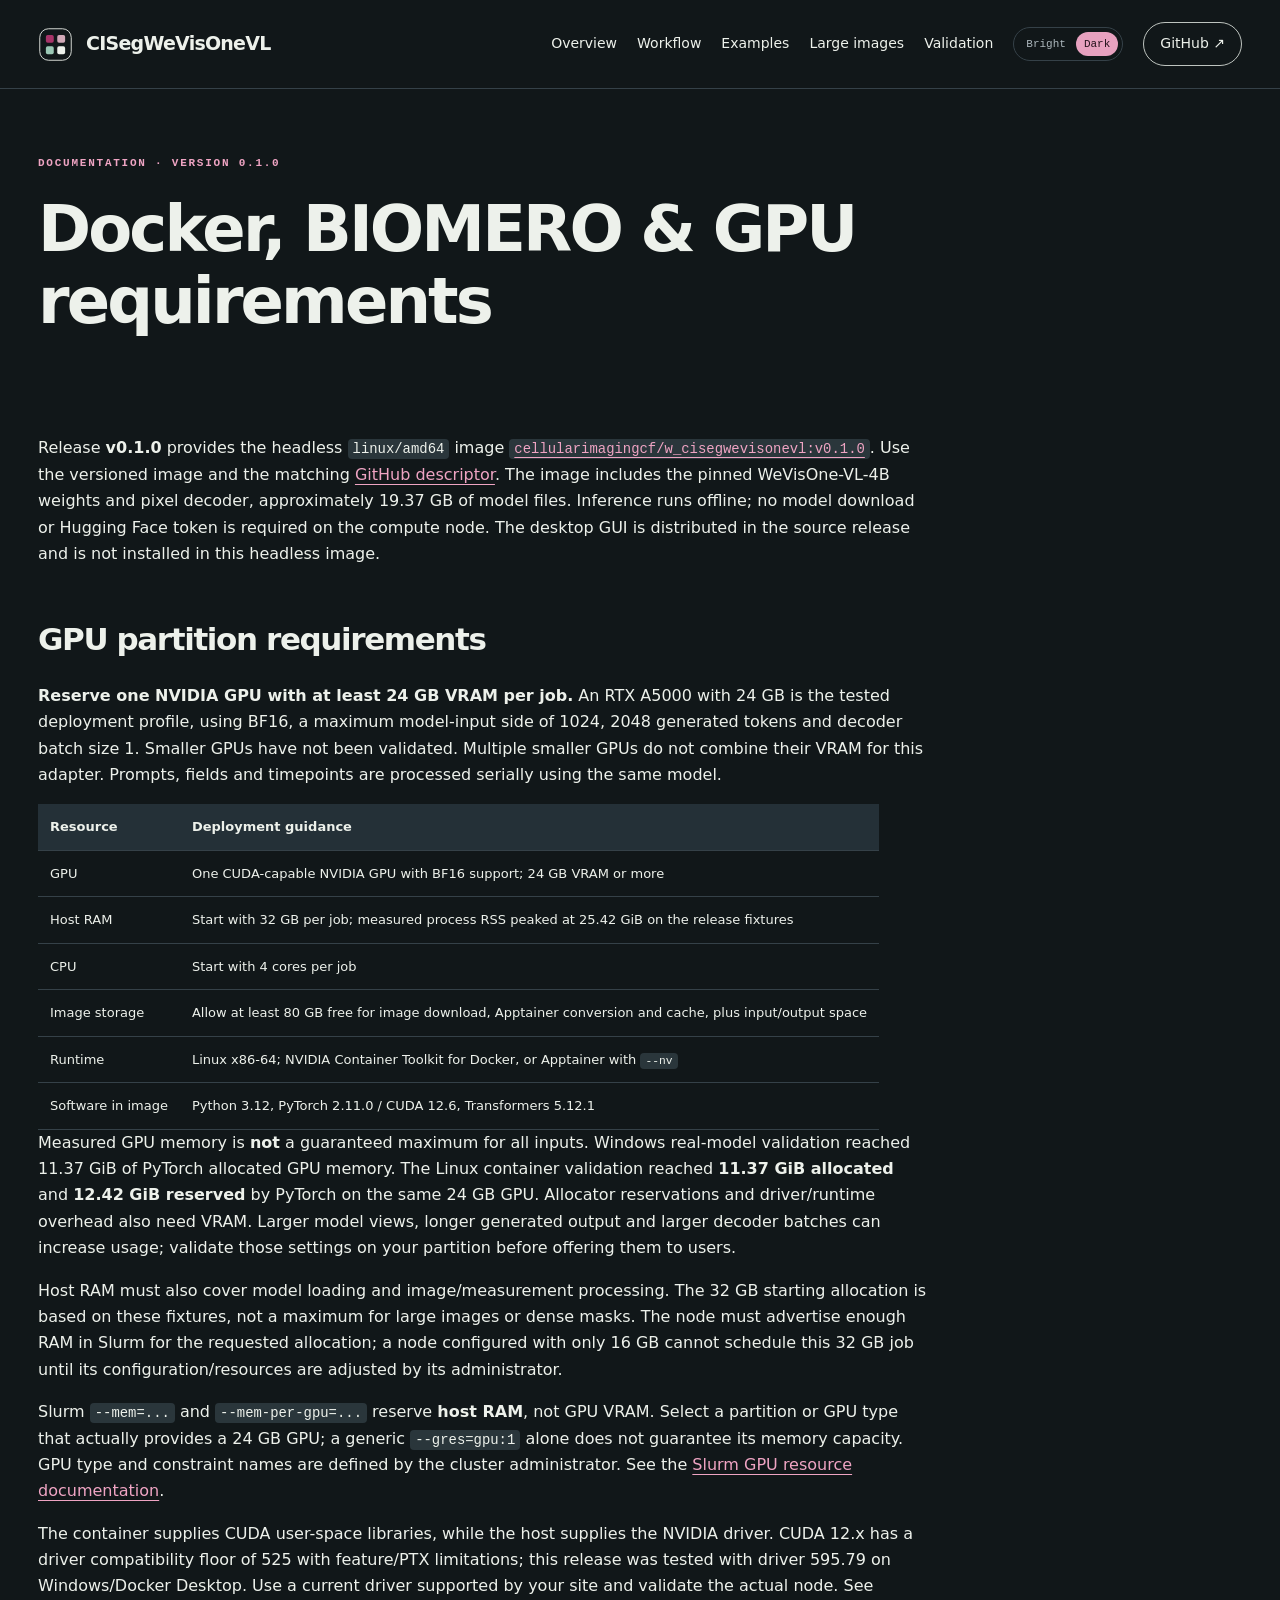
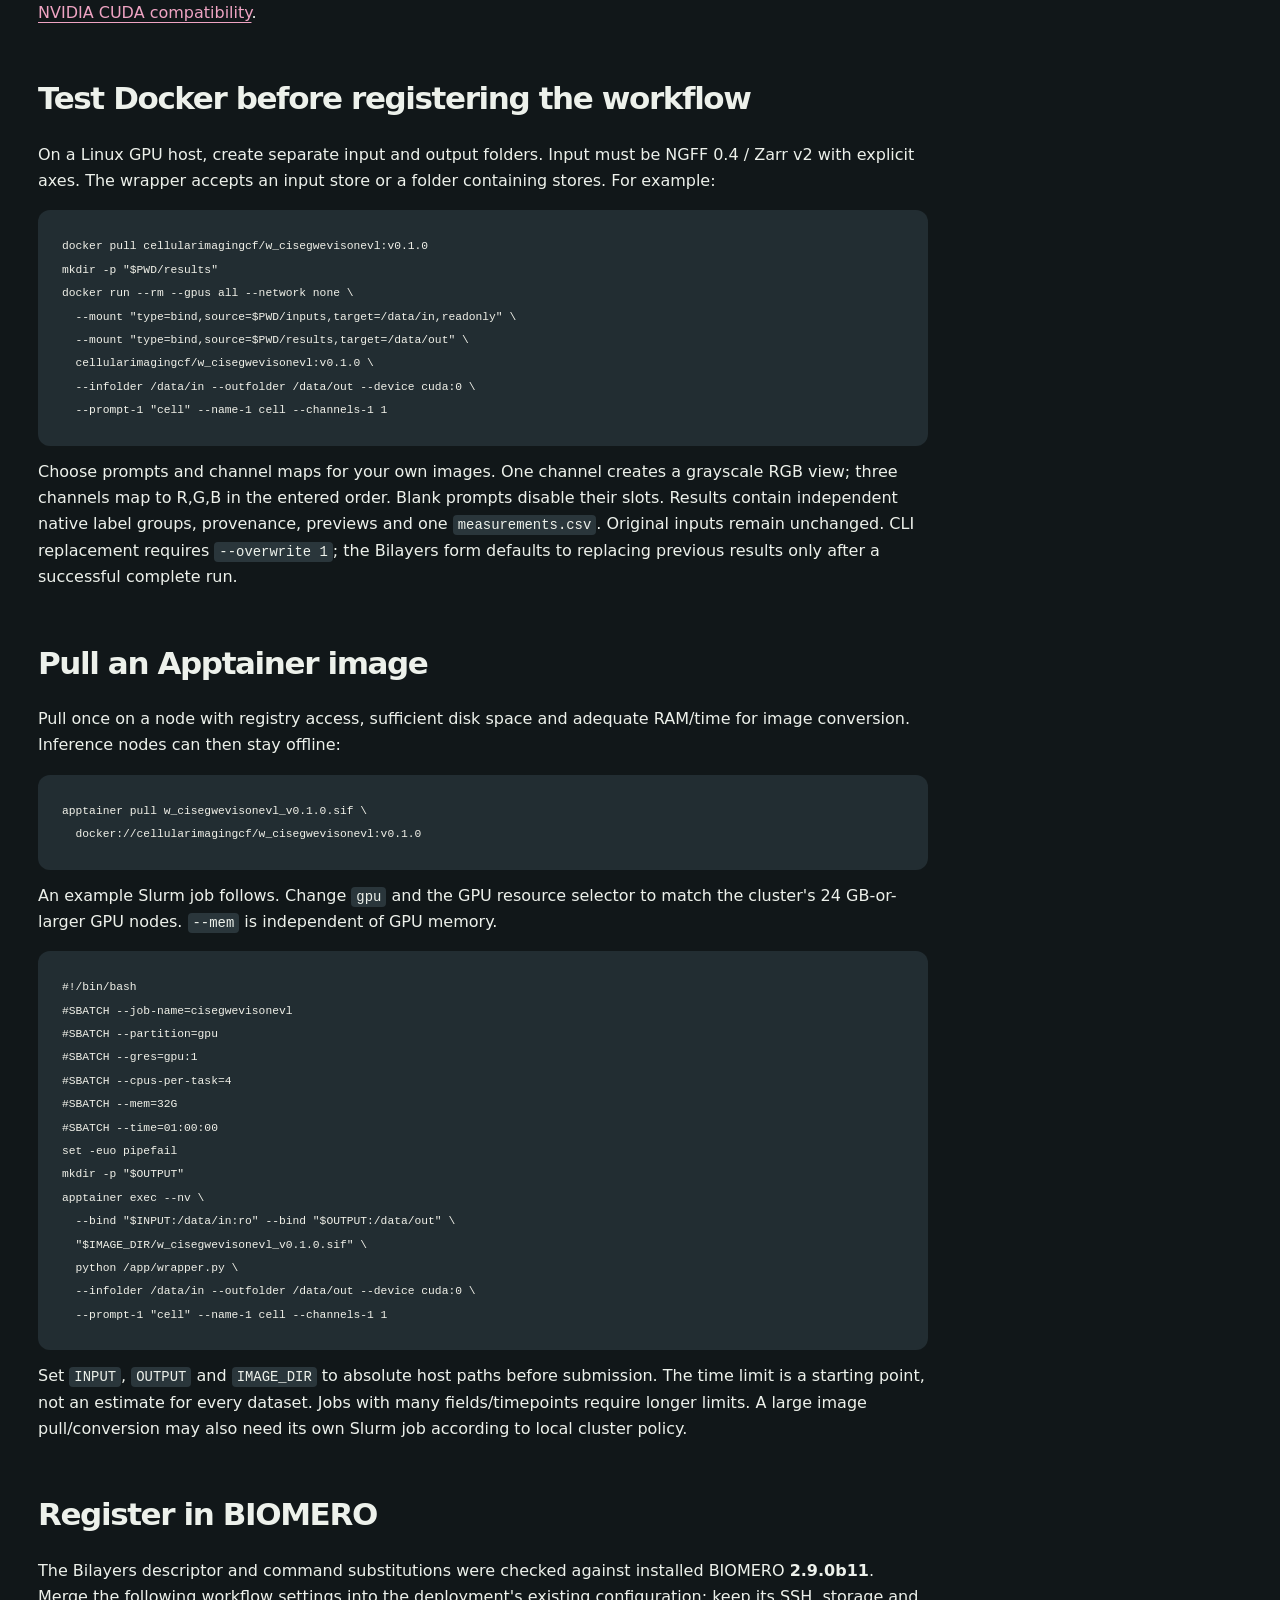
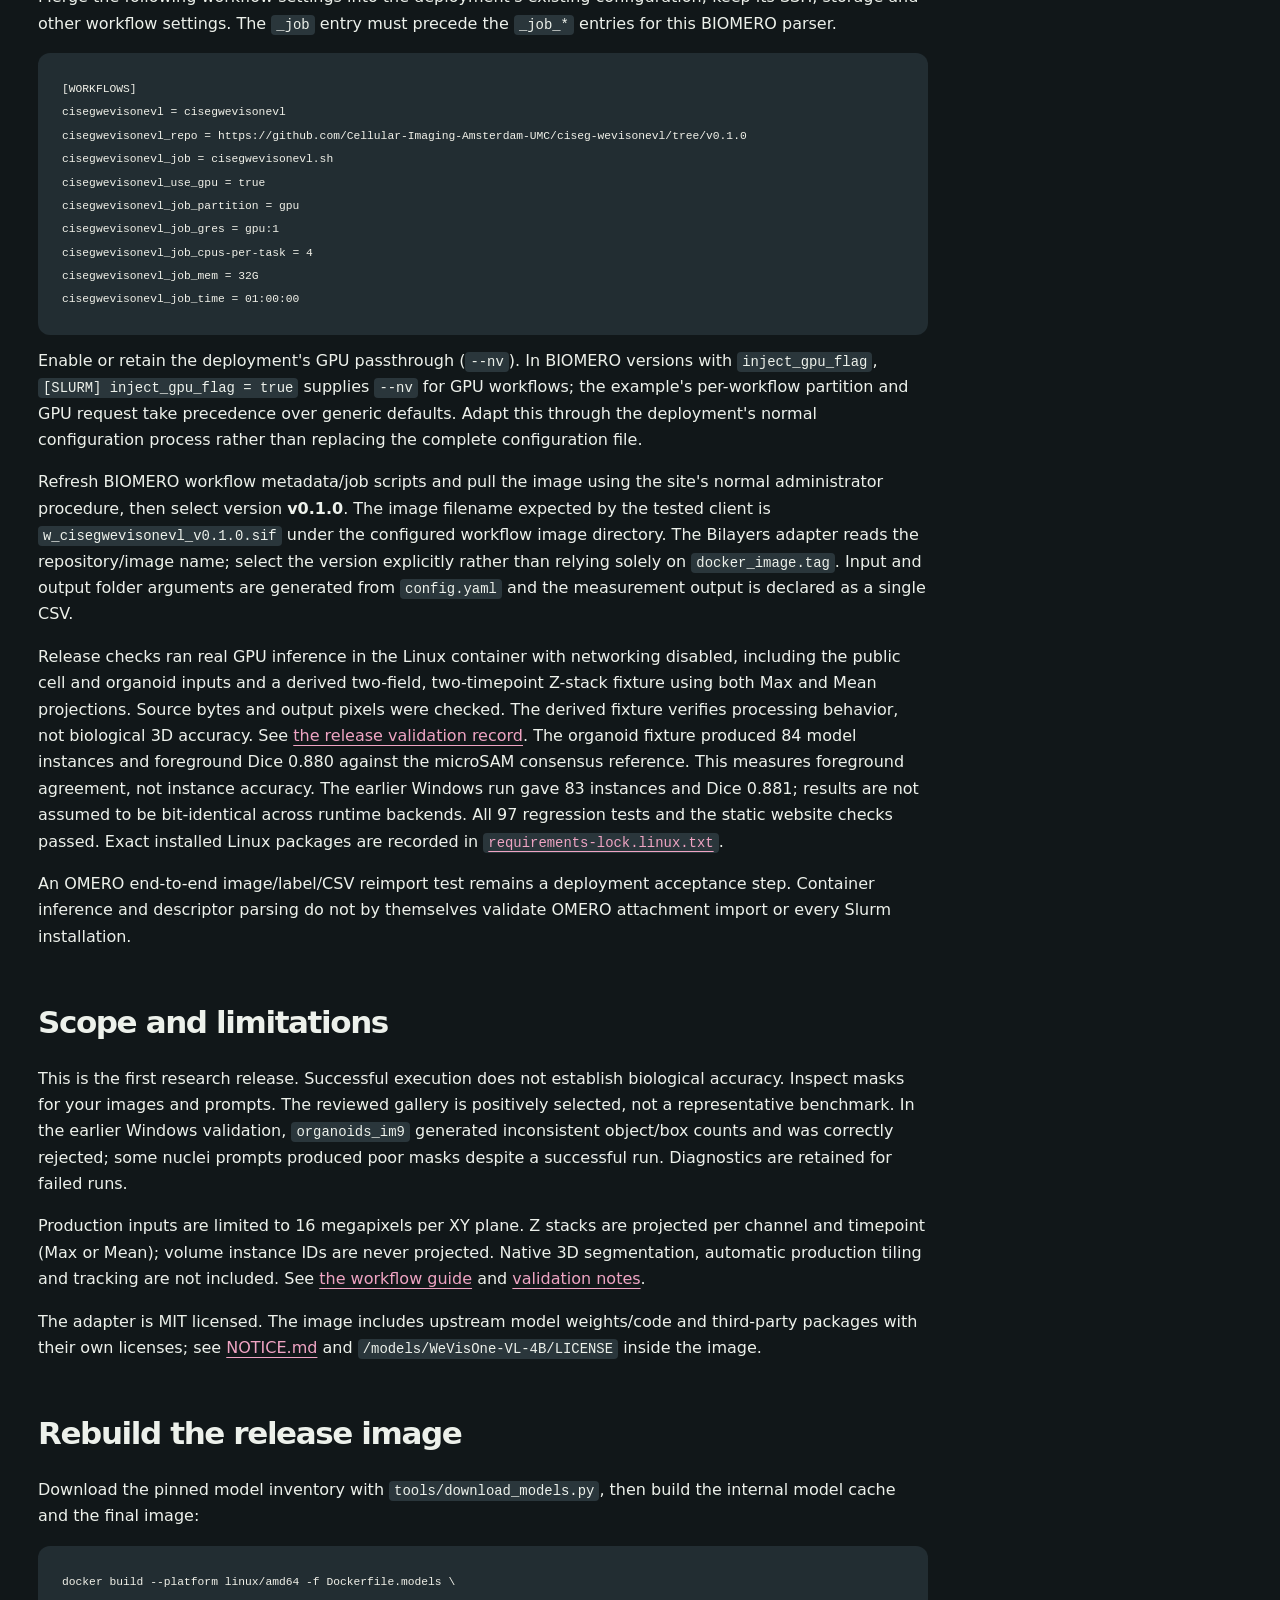
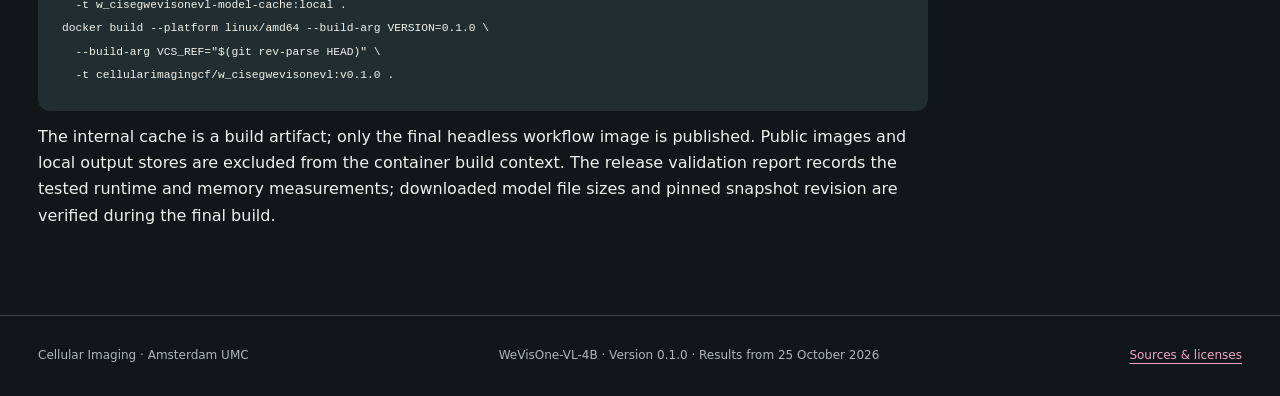
==== docs/deployment.html @ 1c349a51 "Prepare v0.1.0 offline GPU workflow release and deployment guide" ====
<!doctype html><html lang="en" data-theme="dark"><head><meta charset="utf-8"><meta name="viewport" content="width=device-width,initial-scale=1"><meta name="description" content="CISegWeVisOneVL: text-prompted biological segmentation for OME-Zarr, automatic 3D projection and actual public example results."><title>Docker, BIOMERO &amp; GPU requirements · CISegWeVisOneVL</title><script src="assets/theme.js"></script><link rel="stylesheet" href="assets/style.css"><link rel="stylesheet" href="assets/themes.css"><script src="assets/site.js" defer></script></head><body><a class="skip" href="#main">Skip to content</a><header class="topbar"><div class="shell nav"><a class="brand" href="index.html"><svg viewBox="0 0 40 40" fill="none" aria-hidden="true"><rect x="2" y="2" width="36" height="36" rx="10" stroke="currentColor"/><rect x="9" y="9" width="9" height="9" rx="2" fill="#a83469"/><rect x="22" y="9" width="9" height="9" rx="2" fill="#d1a9b8"/><rect x="9" y="22" width="9" height="9" rx="2" fill="#9bc8b5"/><rect x="22" y="22" width="9" height="9" rx="2" fill="currentColor"/></svg> CISegWeVisOneVL</a><nav class="navlinks" aria-label="Main navigation"><a href="index.html">Overview</a><a href="workflow.html">Workflow</a><a href="examples.html">Examples</a><a href="tiling.html">Large images</a><a href="research.html">Validation</a><button type="button" class="theme-toggle" data-theme-toggle aria-label="Theme: Dark. Switch to Bright" aria-pressed="true"><span class="theme-bright">Bright</span><span class="theme-dark">Dark</span></button><a class="repo" href="https://github.com/Cellular-Imaging-Amsterdam-UMC/ciseg-wevisonevl">GitHub ↗</a></nav></div></header><main class="shell" id="main"><header class="page-head"><div class="eyebrow">Documentation · version 0.1.0</div><h1>Docker, BIOMERO &amp; GPU requirements</h1></header><article class="prose"><p>Release <strong>v0.1.0</strong> provides the headless <code>linux/amd64</code> image
<a href="https://hub.docker.com/r/cellularimagingcf/w_cisegwevisonevl/tags?name=v0.1.0"><code>cellularimagingcf/w_cisegwevisonevl:v0.1.0</code></a>.
Use the versioned image and the matching
<a href="https://github.com/Cellular-Imaging-Amsterdam-UMC/ciseg-wevisonevl/blob/v0.1.0/config.yaml">GitHub descriptor</a>.
The image includes the pinned WeVisOne-VL-4B weights and pixel decoder, approximately
19.37 GB of model files. Inference runs offline; no model download or Hugging Face
token is required on the compute node. The desktop GUI is distributed in the
source release and is not installed in this headless image.</p>
<h2 id="gpu-partition-requirements">GPU partition requirements</h2>
<p><strong>Reserve one NVIDIA GPU with at least 24 GB VRAM per job.</strong> An RTX A5000 with
24 GB is the tested deployment profile, using BF16, a maximum model-input side
of 1024, 2048 generated tokens and decoder batch size 1. Smaller GPUs have not
been validated. Multiple smaller GPUs do not combine their VRAM for this adapter.
Prompts, fields and timepoints are processed serially using the same model.</p>
<table>
<thead>
<tr>
<th>Resource</th>
<th>Deployment guidance</th>
</tr>
</thead>
<tbody>
<tr>
<td>GPU</td>
<td>One CUDA-capable NVIDIA GPU with BF16 support; 24 GB VRAM or more</td>
</tr>
<tr>
<td>Host RAM</td>
<td>Start with 32 GB per job; measured process RSS peaked at 25.42 GiB on the release fixtures</td>
</tr>
<tr>
<td>CPU</td>
<td>Start with 4 cores per job</td>
</tr>
<tr>
<td>Image storage</td>
<td>Allow at least 80 GB free for image download, Apptainer conversion and cache, plus input/output space</td>
</tr>
<tr>
<td>Runtime</td>
<td>Linux x86-64; NVIDIA Container Toolkit for Docker, or Apptainer with <code>--nv</code></td>
</tr>
<tr>
<td>Software in image</td>
<td>Python 3.12, PyTorch 2.11.0 / CUDA 12.6, Transformers 5.12.1</td>
</tr>
</tbody>
</table>
<p>Measured GPU memory is <strong>not</strong> a guaranteed maximum for all inputs. Windows
real-model validation reached 11.37 GiB of PyTorch allocated GPU memory.
The Linux container validation reached <strong>11.37 GiB allocated</strong> and
<strong>12.42 GiB reserved</strong> by PyTorch on the same 24 GB GPU.
Allocator reservations and driver/runtime overhead also need VRAM. Larger model
views, longer generated output and larger decoder batches can increase usage;
validate those settings on your partition before offering them to users.</p>
<p>Host RAM must also cover model loading and image/measurement processing. The
32 GB starting allocation is based on these fixtures, not a maximum for large
images or dense masks. The node must advertise enough RAM in Slurm for the
requested allocation; a node configured with only 16 GB cannot schedule this
32 GB job until its configuration/resources are adjusted by its administrator.</p>
<p>Slurm <code>--mem=...</code> and <code>--mem-per-gpu=...</code> reserve <strong>host RAM</strong>, not GPU VRAM.
Select a partition or GPU type that actually provides a 24 GB GPU; a generic
<code>--gres=gpu:1</code> alone does not guarantee its memory capacity. GPU type and
constraint names are defined by the cluster administrator. See the
<a href="https://slurm.schedmd.com/gres.html">Slurm GPU resource documentation</a>.</p>
<p>The container supplies CUDA user-space libraries, while the host supplies the
NVIDIA driver. CUDA 12.x has a driver compatibility floor of 525 with feature/PTX
limitations; this release was tested with driver 595.79 on Windows/Docker Desktop.
Use a current driver supported by your site and validate the actual node. See
<a href="https://docs.nvidia.com/deploy/cuda-compatibility/minor-version-compatibility.html">NVIDIA CUDA compatibility</a>.</p>
<h2 id="test-docker-before-registering-the-workflow">Test Docker before registering the workflow</h2>
<p>On a Linux GPU host, create separate input and output folders. Input must be
NGFF 0.4 / Zarr v2 with explicit axes. The wrapper accepts an input store or a
folder containing stores. For example:</p>
<pre><code class="language-bash">docker pull cellularimagingcf/w_cisegwevisonevl:v0.1.0
mkdir -p &quot;$PWD/results&quot;
docker run --rm --gpus all --network none \
  --mount &quot;type=bind,source=$PWD/inputs,target=/data/in,readonly&quot; \
  --mount &quot;type=bind,source=$PWD/results,target=/data/out&quot; \
  cellularimagingcf/w_cisegwevisonevl:v0.1.0 \
  --infolder /data/in --outfolder /data/out --device cuda:0 \
  --prompt-1 &quot;cell&quot; --name-1 cell --channels-1 1
</code></pre>
<p>Choose prompts and channel maps for your own images. One channel creates a
grayscale RGB view; three channels map to R,G,B in the entered order. Blank
prompts disable their slots. Results contain independent native label groups,
provenance, previews and one <code>measurements.csv</code>. Original inputs remain unchanged.
CLI replacement requires <code>--overwrite 1</code>; the Bilayers form defaults to replacing
previous results only after a successful complete run.</p>
<h2 id="pull-an-apptainer-image">Pull an Apptainer image</h2>
<p>Pull once on a node with registry access, sufficient disk space and adequate
RAM/time for image conversion. Inference nodes can then stay offline:</p>
<pre><code class="language-bash">apptainer pull w_cisegwevisonevl_v0.1.0.sif \
  docker://cellularimagingcf/w_cisegwevisonevl:v0.1.0
</code></pre>
<p>An example Slurm job follows. Change <code>gpu</code> and the GPU resource selector to match
the cluster's 24 GB-or-larger GPU nodes. <code>--mem</code> is independent of GPU memory.</p>
<pre><code class="language-bash">#!/bin/bash
#SBATCH --job-name=cisegwevisonevl
#SBATCH --partition=gpu
#SBATCH --gres=gpu:1
#SBATCH --cpus-per-task=4
#SBATCH --mem=32G
#SBATCH --time=01:00:00
set -euo pipefail
mkdir -p &quot;$OUTPUT&quot;
apptainer exec --nv \
  --bind &quot;$INPUT:/data/in:ro&quot; --bind &quot;$OUTPUT:/data/out&quot; \
  &quot;$IMAGE_DIR/w_cisegwevisonevl_v0.1.0.sif&quot; \
  python /app/wrapper.py \
  --infolder /data/in --outfolder /data/out --device cuda:0 \
  --prompt-1 &quot;cell&quot; --name-1 cell --channels-1 1
</code></pre>
<p>Set <code>INPUT</code>, <code>OUTPUT</code> and <code>IMAGE_DIR</code> to absolute host paths before submission.
The time limit is a starting point, not an estimate for every dataset. Jobs with
many fields/timepoints require longer limits. A large image pull/conversion may
also need its own Slurm job according to local cluster policy.</p>
<h2 id="register-in-biomero">Register in BIOMERO</h2>
<p>The Bilayers descriptor and command substitutions were checked against installed
BIOMERO <strong>2.9.0b11</strong>. Merge the following workflow settings into the deployment's
existing configuration; keep its SSH, storage and other workflow settings.
The <code>_job</code> entry must precede the <code>_job_*</code> entries for this BIOMERO parser.</p>
<pre><code class="language-ini">[WORKFLOWS]
cisegwevisonevl = cisegwevisonevl
cisegwevisonevl_repo = https://github.com/Cellular-Imaging-Amsterdam-UMC/ciseg-wevisonevl/tree/v0.1.0
cisegwevisonevl_job = cisegwevisonevl.sh
cisegwevisonevl_use_gpu = true
cisegwevisonevl_job_partition = gpu
cisegwevisonevl_job_gres = gpu:1
cisegwevisonevl_job_cpus-per-task = 4
cisegwevisonevl_job_mem = 32G
cisegwevisonevl_job_time = 01:00:00
</code></pre>
<p>Enable or retain the deployment's GPU passthrough (<code>--nv</code>). In BIOMERO versions
with <code>inject_gpu_flag</code>, <code>[SLURM] inject_gpu_flag = true</code> supplies <code>--nv</code> for
GPU workflows; the example's per-workflow partition and GPU request take
precedence over generic defaults. Adapt this through the deployment's normal
configuration process rather than replacing the complete configuration file.</p>
<p>Refresh BIOMERO workflow metadata/job scripts and pull the image using the site's
normal administrator procedure, then select version <strong>v0.1.0</strong>. The image filename
expected by the tested client is <code>w_cisegwevisonevl_v0.1.0.sif</code> under the configured
workflow image directory. The Bilayers adapter reads the repository/image name;
select the version explicitly rather than relying solely on <code>docker_image.tag</code>.
Input and output folder arguments are generated from <code>config.yaml</code> and the
measurement output is declared as a single CSV.</p>
<p>Release checks ran real GPU inference in the Linux container with networking disabled,
including the public cell and organoid inputs and a derived two-field, two-timepoint
Z-stack fixture using both Max and Mean projections. Source bytes and output pixels
were checked. The derived fixture verifies processing behavior, not biological 3D
accuracy. See <a href="release-v0.1.0-validation.json">the release validation record</a>.
The organoid fixture produced 84 model instances and foreground Dice 0.880
against the microSAM consensus reference. This measures foreground agreement,
not instance accuracy. The earlier Windows run gave 83 instances and Dice 0.881;
results are not assumed to be bit-identical across runtime backends. All 97
regression tests and the static website checks passed. Exact installed Linux
packages are recorded in
<a href="https://github.com/Cellular-Imaging-Amsterdam-UMC/ciseg-wevisonevl/blob/v0.1.0/requirements-lock.linux.txt"><code>requirements-lock.linux.txt</code></a>.</p>
<p>An OMERO end-to-end image/label/CSV reimport test remains a deployment acceptance
step. Container inference and descriptor parsing do not by themselves validate
OMERO attachment import or every Slurm installation.</p>
<h2 id="scope-and-limitations">Scope and limitations</h2>
<p>This is the first research release. Successful execution does not establish
biological accuracy. Inspect masks for your images and prompts. The reviewed
gallery is positively selected, not a representative benchmark. In the earlier
Windows validation, <code>organoids_im9</code> generated inconsistent object/box counts and
was correctly rejected; some nuclei prompts produced poor masks despite a
successful run. Diagnostics are retained for failed runs.</p>
<p>Production inputs are limited to 16 megapixels per XY plane. Z stacks are
projected per channel and timepoint (Max or Mean); volume instance IDs are never
projected. Native 3D segmentation, automatic production tiling and tracking are
not included. See <a href="workflow.html">the workflow guide</a> and
<a href="research.html">validation notes</a>.</p>
<p>The adapter is MIT licensed. The image includes upstream model weights/code and
third-party packages with their own licenses; see
<a href="https://github.com/Cellular-Imaging-Amsterdam-UMC/ciseg-wevisonevl/blob/v0.1.0/NOTICE.md">NOTICE.md</a>
and <code>/models/WeVisOne-VL-4B/LICENSE</code> inside the image.</p>
<h2 id="rebuild-the-release-image">Rebuild the release image</h2>
<p>Download the pinned model inventory with <code>tools/download_models.py</code>, then build
the internal model cache and the final image:</p>
<pre><code class="language-bash">docker build --platform linux/amd64 -f Dockerfile.models \
  -t w_cisegwevisonevl-model-cache:local .
docker build --platform linux/amd64 --build-arg VERSION=0.1.0 \
  --build-arg VCS_REF=&quot;$(git rev-parse HEAD)&quot; \
  -t cellularimagingcf/w_cisegwevisonevl:v0.1.0 .
</code></pre>
<p>The internal cache is a build artifact; only the final headless workflow image
is published. Public images and local output stores are excluded from the
container build context. The release validation report records the tested
runtime and memory measurements; downloaded model file sizes and pinned snapshot
revision are verified during the final build.</p></article></main><footer class="footer"><div class="shell footer-row"><span>Cellular Imaging · Amsterdam UMC</span><span>WeVisOne-VL-4B · Version 0.1.0 · Results from 25 October 2026</span><a href="https://github.com/Cellular-Imaging-Amsterdam-UMC/ciseg-wevisonevl/blob/main/NOTICE.md">Sources & licenses</a></div></footer></body></html>
---- docs/assets/style.css ----
:root{--ink:#20292e;--muted:#627078;--paper:#f8f7f3;--white:#fff;--accent:#a83469;--line:#dddeda;--mint:#dbece3;--warm:#f0e1da;--radius:18px;--mono:ui-monospace,SFMono-Regular,Consolas,monospace}*{box-sizing:border-box}html{scroll-behavior:smooth}body{margin:0;background:var(--paper);color:var(--ink);font:16px/1.65 system-ui,-apple-system,Segoe UI,sans-serif}a{color:var(--accent);text-underline-offset:4px}a:hover{text-decoration-thickness:2px}button,input,select{font:inherit}button,a,input,select{touch-action:manipulation}button:focus-visible,a:focus-visible,input:focus-visible,select:focus-visible{outline:3px solid #9bc8b5;outline-offset:4px}img{max-width:100%;display:block}h1,h2,h3,p{margin-top:0}h1,h2,h3{line-height:1.12;letter-spacing:-.045em}h1{font-size:clamp(2.7rem,5.8vw,6rem);font-weight:650}h2{font-size:clamp(2rem,3.6vw,3.6rem);font-weight:600}h3{font-size:1.35rem}code,pre,.eyebrow,.tag{font-family:var(--mono)}code{font-size:.87em;background:#ecece7;padding:2px 5px;border-radius:4px}pre{background:#222d32;color:#f1f1e9;padding:24px;border-radius:12px;overflow:auto;font-size:13px;line-height:1.8}pre code{background:none;padding:0;color:inherit}.shell{max-width:1320px;margin:auto;padding:0 38px}.topbar{position:relative;border-bottom:1px solid var(--line);background:var(--paper)}.nav{height:88px;display:flex;justify-content:space-between;align-items:center;gap:24px}.brand{display:flex;align-items:center;gap:13px;font-weight:700;font-size:19px;color:var(--ink);text-decoration:none;letter-spacing:-.04em}.brand svg{width:35px;height:35px}.navlinks{display:flex;gap:26px;align-items:center;font-size:14px}.navlinks a{color:var(--ink);text-decoration:none}.navlinks a[aria-current=page]{color:var(--accent)}.repo{border:1px solid #bec4bf;border-radius:30px;padding:9px 16px}.eyebrow{text-transform:uppercase;letter-spacing:.16em;font-size:11px;font-weight:600;color:var(--accent);margin-bottom:22px}.hero{display:grid;grid-template-columns:1.05fr 1fr;gap:65px;padding:80px 0 70px;align-items:center}.hero p{font-size:18px;max-width:540px;color:var(--muted)}.hero h1 em{font-family:Georgia,serif;font-weight:400;color:var(--accent)}.actions{display:flex;flex-wrap:wrap;gap:12px;margin:28px 0}.button{display:inline-flex;align-items:center;justify-content:center;gap:10px;padding:13px 21px;border:1px solid #bec4bf;border-radius:30px;color:var(--ink);background:none;text-decoration:none;font-size:14px;font-weight:600;cursor:pointer}.button.primary{background:var(--ink);color:white;border-color:var(--ink)}.button:hover{transform:translateY(-1px)}.fine{font-size:12px!important;color:var(--muted)}.hero-visual{position:relative;background:#e9e7df;border-radius:24px;padding:18px;transform:rotate(1deg)}.image-mosaic{display:grid;grid-template-columns:1fr 1fr;gap:10px}.image-mosaic img{width:100%;height:205px;object-fit:cover;border-radius:9px}.image-mosaic img:first-child{grid-row:span 2;height:420px}.visual-caption{display:flex;align-items:center;justify-content:space-between;font-size:11px;letter-spacing:.07em;padding-top:14px;font-family:var(--mono)}.legend-dot{display:inline-block;width:9px;height:9px;background:#ff32a0;border-radius:50%;margin-right:6px}.stats{display:grid;grid-template-columns:repeat(4,1fr);border-top:1px solid var(--line);border-bottom:1px solid var(--line);padding:24px 0;gap:20px}.stats strong{font-size:29px;display:block;font-weight:600;line-height:1.2}.stats span{font-size:12px;color:var(--muted)}.section{padding:78px 0;border-bottom:1px solid var(--line)}.section-head{display:grid;grid-template-columns:1fr 1fr;gap:55px;align-items:end;margin-bottom:35px}.section-head h2{margin-bottom:0}.section-head p{color:var(--muted);max-width:550px}.steps{display:grid;grid-template-columns:repeat(4,1fr);gap:24px}.step{padding:25px 0;border-top:2px solid #bfc8bf}.step .number{font:12px var(--mono);color:var(--accent);display:block;margin-bottom:28px}.step h3{letter-spacing:-.03em}.step p{font-size:14px;color:var(--muted)}.callout{background:var(--mint);padding:30px;border-radius:var(--radius);font-size:15px}.callout.warning{background:var(--warm)}.callout h3{margin-bottom:10px}.split{display:grid;grid-template-columns:1fr 1fr;gap:36px}.feature-links{display:grid;grid-template-columns:repeat(3,1fr);gap:20px}.feature-card{background:white;border:1px solid var(--line);border-radius:var(--radius);padding:28px;text-decoration:none;color:var(--ink)}.feature-card small{font:11px var(--mono);color:var(--accent);text-transform:uppercase}.feature-card h3{margin:22px 0 12px}.feature-card p{font-size:14px;color:var(--muted)}.page-head{padding:65px 0 30px}.page-head h1{font-size:clamp(2.5rem,5vw,4.7rem);max-width:900px}.page-head p{max-width:820px;font-size:18px;color:var(--muted)}.toolbar{display:flex;gap:12px;flex-wrap:wrap;align-items:center;padding:22px 0;border-top:1px solid var(--line);border-bottom:1px solid var(--line);margin-bottom:32px}.toolbar input{min-width:240px;flex:1;background:white;border:1px solid #cbd0ca;border-radius:8px;padding:12px 15px}.toolbar select{padding:12px;background:white;border:1px solid #cbd0ca;border-radius:8px;color:var(--ink)}.result-count{font-size:12px;font-family:var(--mono);color:var(--muted);min-width:95px}.gallery{display:grid;grid-template-columns:repeat(2,minmax(0,1fr));gap:30px;align-items:start;padding-bottom:65px}.sample{background:white;border:1px solid var(--line);border-radius:var(--radius);overflow:hidden;scroll-margin-top:25px}.sample-top{padding:24px 24px 16px}.sample h2{font-size:23px;letter-spacing:-.03em;overflow-wrap:anywhere;margin-bottom:8px}.sample-kind{color:var(--muted);font-size:13px}.tags{display:flex;flex-wrap:wrap;gap:6px;margin-top:13px}.tag{font-size:10px;letter-spacing:.02em;background:#f1f2ed;padding:3px 7px;border-radius:5px}.tag.success{background:#e5f0e8;color:#28543e}.tag.failed{background:#f5e3e7;color:#8a3651}.comparison{display:grid;grid-template-columns:1fr 1fr;background:#ebece7;gap:2px}.comparison figure{margin:0;position:relative;min-width:0}.comparison img{width:100%;height:245px;object-fit:contain;background:#eeefeb}.comparison figcaption{padding:7px 12px;font:10px var(--mono);color:var(--muted)}.sample-body{padding:20px 24px 24px}.sample-body select{width:100%;border:1px solid #cbd0ca;border-radius:6px;padding:10px;color:var(--ink);background:white;font-size:13px}.prompt{font-size:13px;color:var(--muted);margin:14px 0 10px;min-height:42px}.status{font-size:12px;padding:10px 12px;border-radius:6px;background:#edf2ed;line-height:1.5;overflow-wrap:anywhere}.status.failed{background:#f7ecee;color:#873449}.status.pending{background:#f0efe8}.downloads{display:flex;gap:14px;flex-wrap:wrap;margin:13px 0;font-size:12px}.metadata{font-size:12px;color:var(--muted)}.metadata summary{cursor:pointer;color:var(--ink);padding:8px 0}.metadata p{margin:8px 0;overflow-wrap:anywhere}.metadata li{margin-bottom:8px}.metadata code{font-size:11px}.empty-image{height:245px;display:grid;place-items:center;text-align:center;padding:25px;color:var(--muted);font-size:12px}.sample[hidden]{display:none}.prose{max-width:890px;padding:25px 0 70px}.prose h2{font-size:31px;margin-top:55px}.prose h3{margin-top:35px}.prose table{border-collapse:collapse;width:100%;font-size:13px;display:block;overflow-x:auto}.prose td,.prose th{padding:12px;border-bottom:1px solid var(--line);text-align:left;vertical-align:top}.prose th{background:#edeee8}.prose img{border-radius:12px}.prose ul,.prose ol{padding-left:22px}.prose li{margin-bottom:8px}.footer{border-top:1px solid var(--line);padding:30px 0;color:var(--muted);font-size:12px}.footer-row{display:flex;justify-content:space-between;gap:20px;flex-wrap:wrap}.skip{position:absolute;left:-1000px}.skip:focus{left:15px;top:10px;background:white;padding:12px;z-index:5}@media(max-width:900px){.shell{padding:0 24px}.hero{gap:30px;padding-top:45px}.hero h1{font-size:49px}.image-mosaic img{height:155px}.image-mosaic img:first-child{height:320px}.steps{grid-template-columns:repeat(2,1fr)}.comparison img,.empty-image{height:190px}.navlinks{gap:15px}}@media(max-width:650px){.nav{height:auto;padding:22px 0;align-items:flex-start;flex-direction:column;gap:17px}.navlinks{flex-wrap:wrap;font-size:12px;gap:18px}.repo{padding:4px 11px}.hero{grid-template-columns:1fr;padding-top:35px;gap:30px}.hero h1{font-size:52px}.hero-visual{max-width:500px}.section{padding:48px 0}.section-head,.split{grid-template-columns:1fr;gap:15px}.stats{grid-template-columns:repeat(2,1fr);gap:25px}.feature-links,.gallery{grid-template-columns:1fr}.page-head{padding-top:40px}.page-head h1{font-size:44px}.toolbar select{flex:1;font-size:13px}.toolbar input{flex-basis:100%;min-width:0}.comparison img,.empty-image{height:210px}.steps{gap:18px}.prose pre{margin-left:-10px;margin-right:-10px;padding:17px;font-size:11px}}
---- docs/assets/themes.css ----
html{color-scheme:light}html[data-theme=dark]{color-scheme:dark;--ink:#edf1eb;--muted:#acb7bc;--paper:#111719;--white:#1a2327;--accent:#efa4c3;--line:#354148;--mint:#20372e;--warm:#392b30}
.theme-toggle{display:inline-flex;align-items:center;gap:2px;padding:4px;background:transparent;color:var(--muted);border:1px solid var(--line);border-radius:30px;cursor:pointer;flex-shrink:0}.theme-toggle span{padding:4px 8px;border-radius:20px;font:11px/1.5 var(--mono)}html[data-theme=dark] .theme-dark{background:#e7a1bf;color:#25121c}html[data-theme=bright] .theme-bright{background:#243136;color:#fff}
html[data-theme=dark] .sample,html[data-theme=dark] .feature-card,html[data-theme=dark] .toolbar input,html[data-theme=dark] .toolbar select,html[data-theme=dark] .sample-body select{background:var(--white);color:var(--ink);border-color:var(--line)}html[data-theme=dark] .toolbar input::placeholder{color:var(--muted)}html[data-theme=dark] .hero-visual{background:#23302d}html[data-theme=dark] .comparison{background:#33413e}html[data-theme=dark] .comparison img,html[data-theme=dark] .empty-image{background:#0d1316}html[data-theme=dark] code{background:#2a363b}html[data-theme=dark] pre code{background:none}html[data-theme=dark] .prose th{background:#243037}html[data-theme=dark] .tag{background:#2c383e;color:#c2ced2}html[data-theme=dark] .tag.success,html[data-theme=dark] .status{background:#243e31;color:#c6e2d0}html[data-theme=dark] .tag.failed,html[data-theme=dark] .status.failed{background:#4a2934;color:#ffd1e0}html[data-theme=dark] .status.pending{background:#34362b;color:#dedfc9}html[data-theme=dark] .button.primary{background:#e4ede6;color:#172421;border-color:#e4ede6}html[data-theme=dark] .skip:focus{background:#202b30}
@media(min-width:901px){.navlinks{gap:20px}}

.navlinks{flex-wrap:wrap}
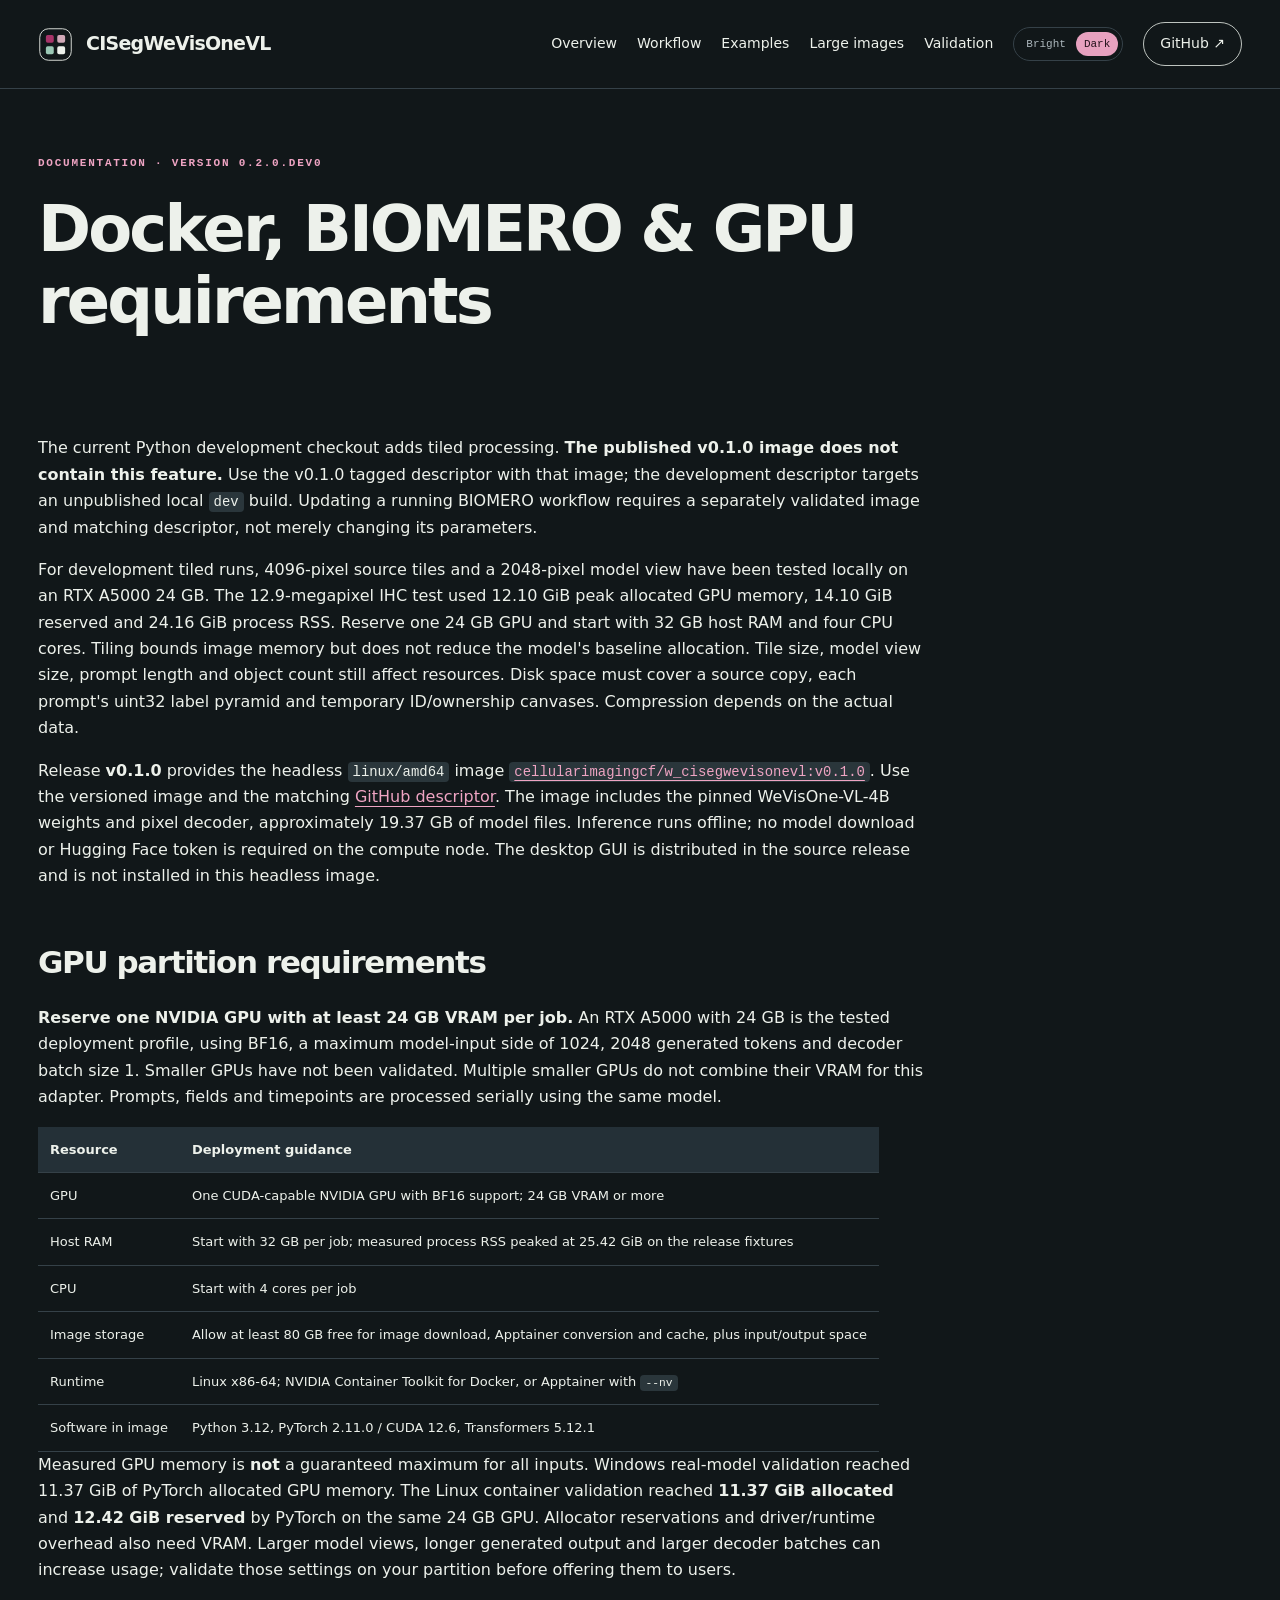
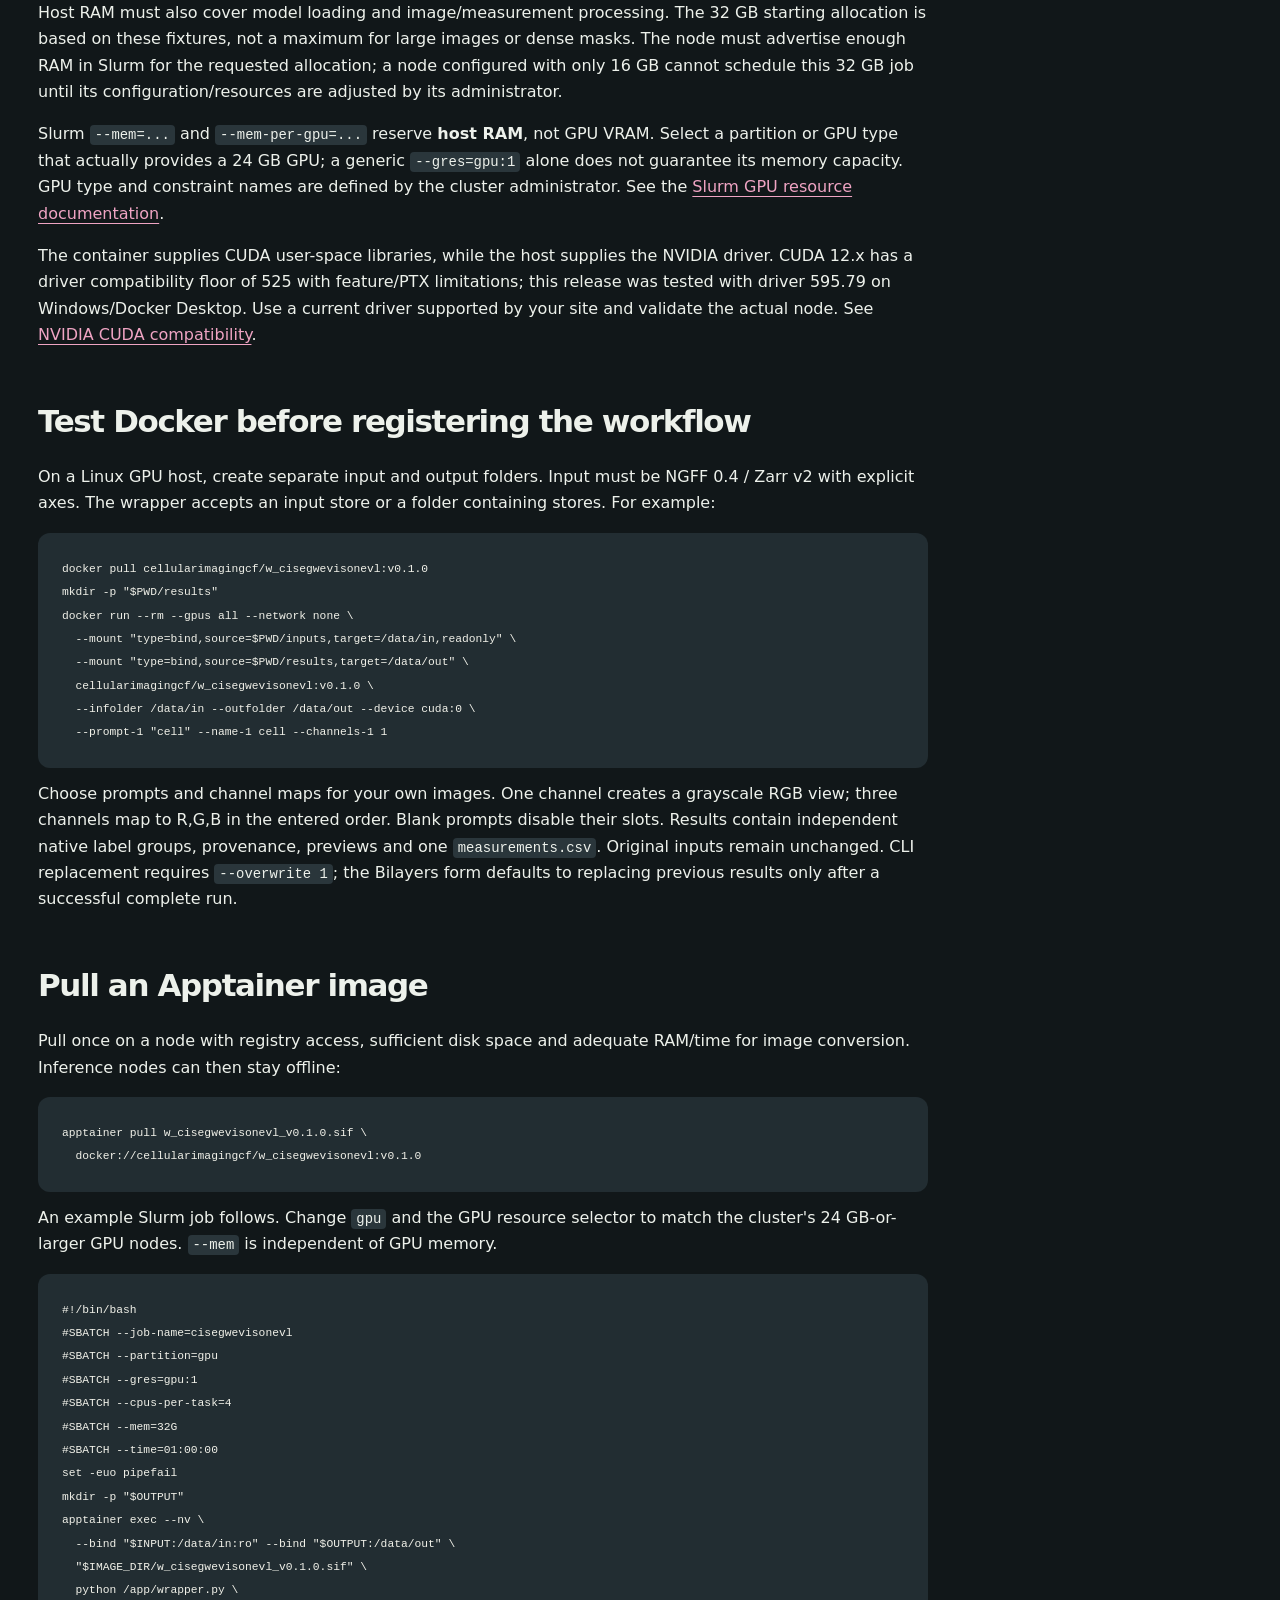
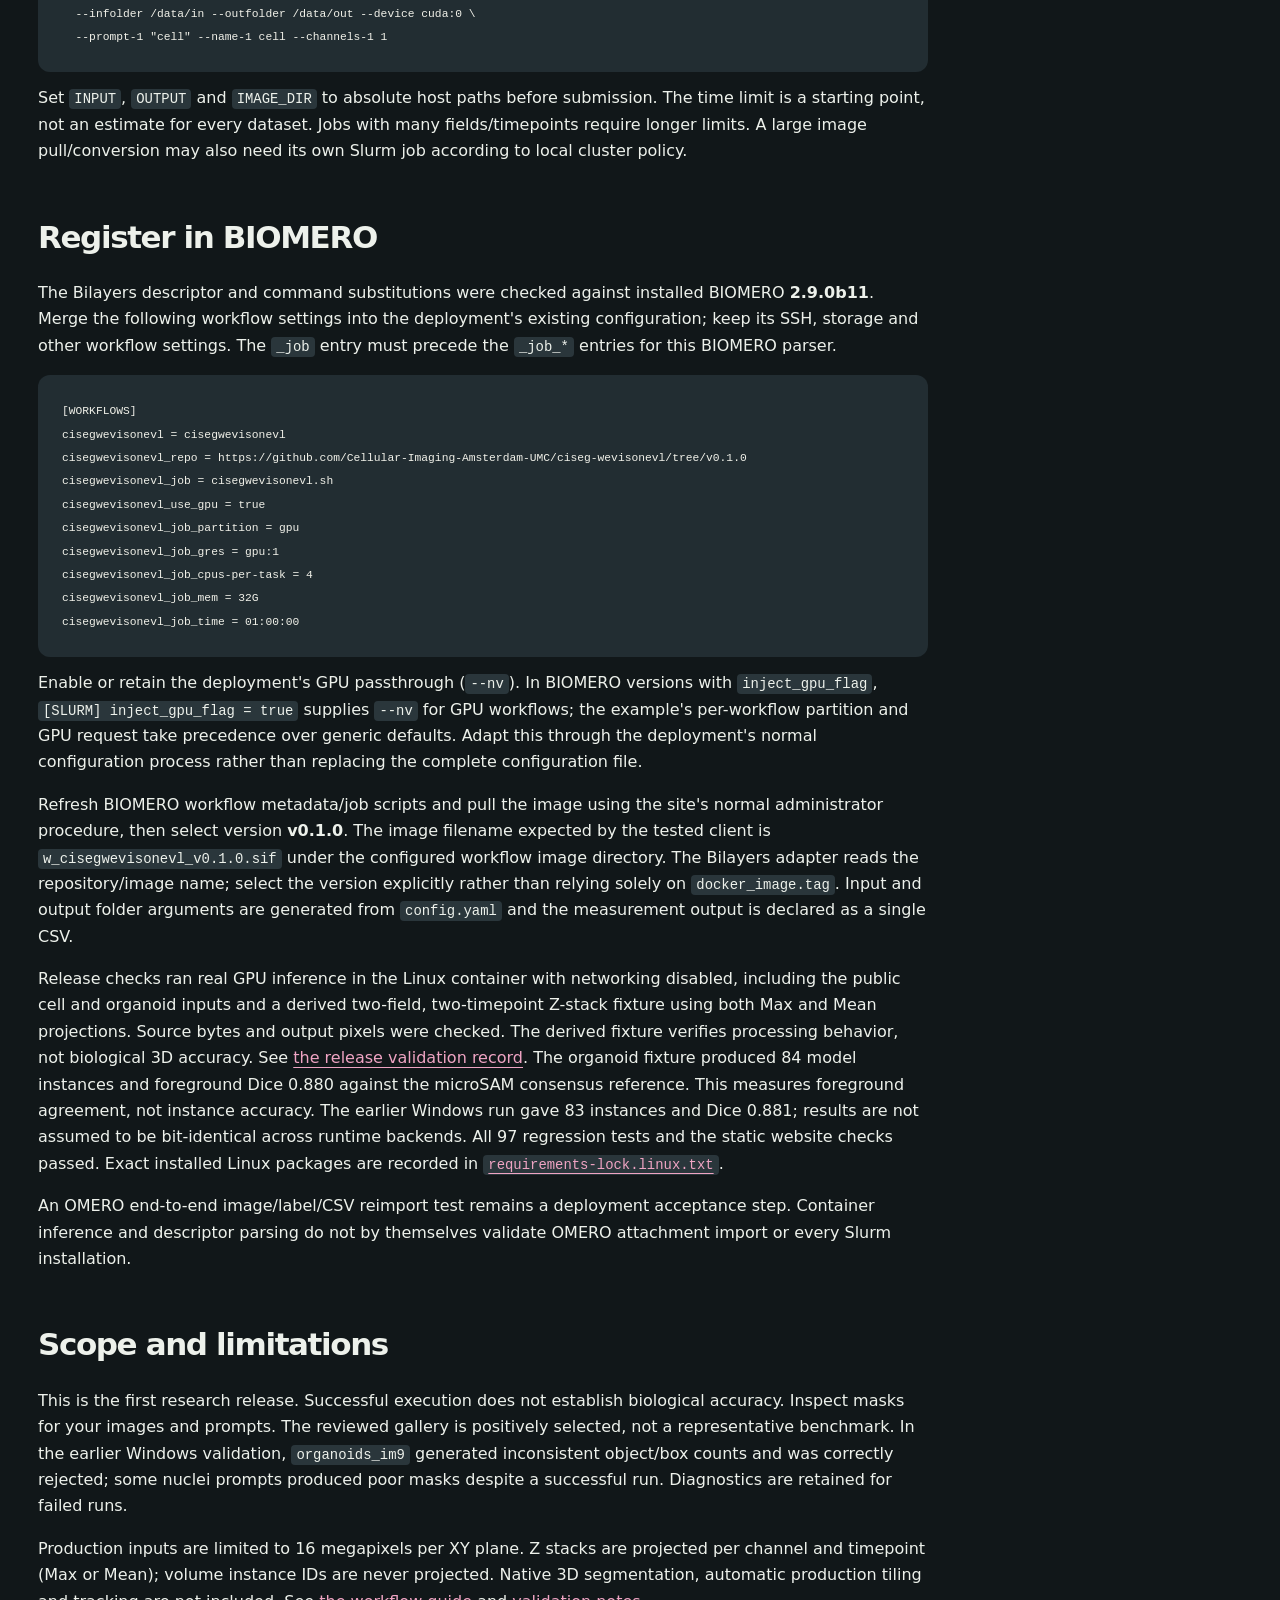
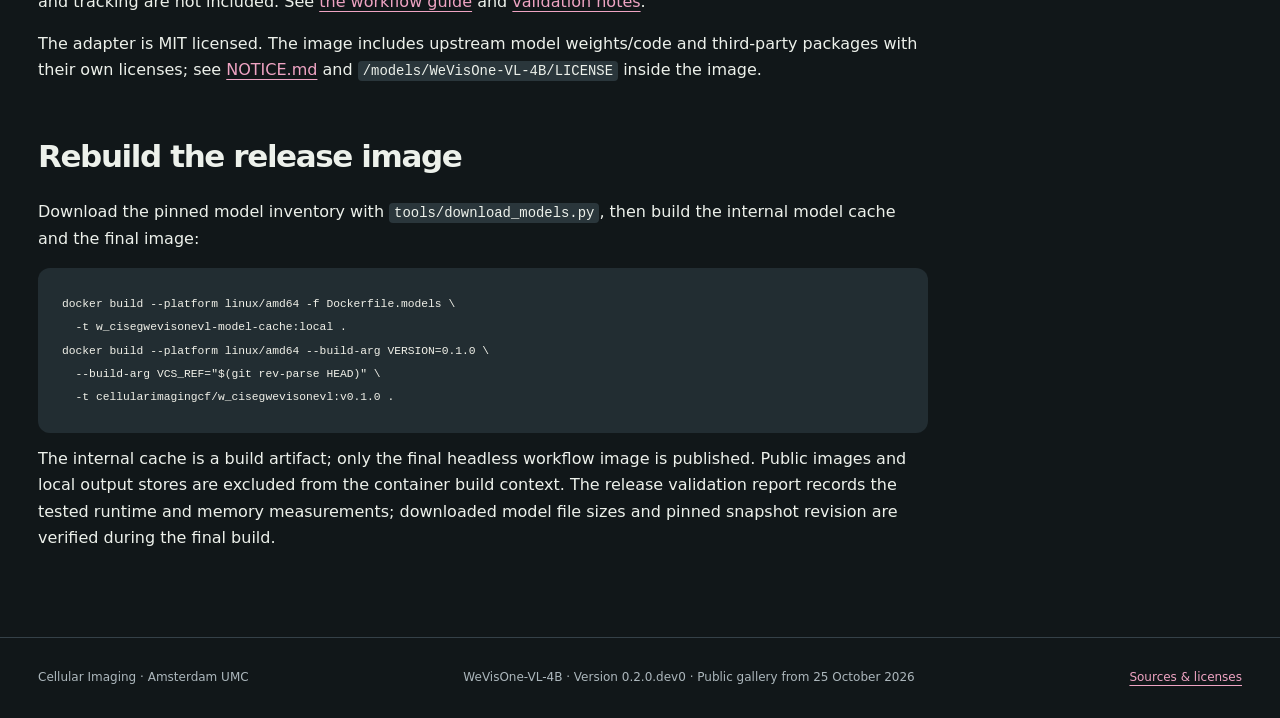
==== commit 1d935fd7: "Add disk-backed tiled inference and bounded large-scan viewing" ====
--- a/docs/deployment.html
+++ b/docs/deployment.html
@@ -1,4 +1,17 @@
-<!doctype html><html lang="en" data-theme="dark"><head><meta charset="utf-8"><meta name="viewport" content="width=device-width,initial-scale=1"><meta name="description" content="CISegWeVisOneVL: text-prompted biological segmentation for OME-Zarr, automatic 3D projection and actual public example results."><title>Docker, BIOMERO &amp; GPU requirements · CISegWeVisOneVL</title><script src="assets/theme.js"></script><link rel="stylesheet" href="assets/style.css"><link rel="stylesheet" href="assets/themes.css"><script src="assets/site.js" defer></script></head><body><a class="skip" href="#main">Skip to content</a><header class="topbar"><div class="shell nav"><a class="brand" href="index.html"><svg viewBox="0 0 40 40" fill="none" aria-hidden="true"><rect x="2" y="2" width="36" height="36" rx="10" stroke="currentColor"/><rect x="9" y="9" width="9" height="9" rx="2" fill="#a83469"/><rect x="22" y="9" width="9" height="9" rx="2" fill="#d1a9b8"/><rect x="9" y="22" width="9" height="9" rx="2" fill="#9bc8b5"/><rect x="22" y="22" width="9" height="9" rx="2" fill="currentColor"/></svg> CISegWeVisOneVL</a><nav class="navlinks" aria-label="Main navigation"><a href="index.html">Overview</a><a href="workflow.html">Workflow</a><a href="examples.html">Examples</a><a href="tiling.html">Large images</a><a href="research.html">Validation</a><button type="button" class="theme-toggle" data-theme-toggle aria-label="Theme: Dark. Switch to Bright" aria-pressed="true"><span class="theme-bright">Bright</span><span class="theme-dark">Dark</span></button><a class="repo" href="https://github.com/Cellular-Imaging-Amsterdam-UMC/ciseg-wevisonevl">GitHub ↗</a></nav></div></header><main class="shell" id="main"><header class="page-head"><div class="eyebrow">Documentation · version 0.1.0</div><h1>Docker, BIOMERO &amp; GPU requirements</h1></header><article class="prose"><p>Release <strong>v0.1.0</strong> provides the headless <code>linux/amd64</code> image
+<!doctype html><html lang="en" data-theme="dark"><head><meta charset="utf-8"><meta name="viewport" content="width=device-width,initial-scale=1"><meta name="description" content="CISegWeVisOneVL: text-prompted biological segmentation for OME-Zarr, automatic 3D projection and actual public example results."><title>Docker, BIOMERO &amp; GPU requirements · CISegWeVisOneVL</title><script src="assets/theme.js"></script><link rel="stylesheet" href="assets/style.css"><link rel="stylesheet" href="assets/themes.css"><script src="assets/site.js" defer></script></head><body><a class="skip" href="#main">Skip to content</a><header class="topbar"><div class="shell nav"><a class="brand" href="index.html"><svg viewBox="0 0 40 40" fill="none" aria-hidden="true"><rect x="2" y="2" width="36" height="36" rx="10" stroke="currentColor"/><rect x="9" y="9" width="9" height="9" rx="2" fill="#a83469"/><rect x="22" y="9" width="9" height="9" rx="2" fill="#d1a9b8"/><rect x="9" y="22" width="9" height="9" rx="2" fill="#9bc8b5"/><rect x="22" y="22" width="9" height="9" rx="2" fill="currentColor"/></svg> CISegWeVisOneVL</a><nav class="navlinks" aria-label="Main navigation"><a href="index.html">Overview</a><a href="workflow.html">Workflow</a><a href="examples.html">Examples</a><a href="tiling.html">Large images</a><a href="research.html">Validation</a><button type="button" class="theme-toggle" data-theme-toggle aria-label="Theme: Dark. Switch to Bright" aria-pressed="true"><span class="theme-bright">Bright</span><span class="theme-dark">Dark</span></button><a class="repo" href="https://github.com/Cellular-Imaging-Amsterdam-UMC/ciseg-wevisonevl">GitHub ↗</a></nav></div></header><main class="shell" id="main"><header class="page-head"><div class="eyebrow">Documentation · version 0.2.0.dev0</div><h1>Docker, BIOMERO &amp; GPU requirements</h1></header><article class="prose"><p>The current Python development checkout adds tiled processing. <strong>The published
+v0.1.0 image does not contain this feature.</strong> Use the v0.1.0 tagged descriptor
+with that image; the development descriptor targets an unpublished local <code>dev</code>
+build. Updating a running BIOMERO workflow requires a separately validated image
+and matching descriptor, not merely changing its parameters.</p>
+<p>For development tiled runs, 4096-pixel source tiles and a 2048-pixel model view
+have been tested locally on an RTX A5000 24 GB. The 12.9-megapixel IHC test used
+12.10 GiB peak allocated GPU memory, 14.10 GiB reserved and 24.16 GiB process RSS.
+Reserve one 24 GB GPU and start with 32 GB host RAM and four CPU cores. Tiling
+bounds image memory but does not reduce the model's baseline allocation. Tile
+size, model view size, prompt length and object count still affect resources.
+Disk space must cover a source copy, each prompt's uint32 label pyramid and
+temporary ID/ownership canvases. Compression depends on the actual data.</p>
+<p>Release <strong>v0.1.0</strong> provides the headless <code>linux/amd64</code> image
 <a href="https://hub.docker.com/r/cellularimagingcf/w_cisegwevisonevl/tags?name=v0.1.0"><code>cellularimagingcf/w_cisegwevisonevl:v0.1.0</code></a>.
 Use the versioned image and the matching
 <a href="https://github.com/Cellular-Imaging-Amsterdam-UMC/ciseg-wevisonevl/blob/v0.1.0/config.yaml">GitHub descriptor</a>.
@@ -187,4 +200,4 @@
 is published. Public images and local output stores are excluded from the
 container build context. The release validation report records the tested
 runtime and memory measurements; downloaded model file sizes and pinned snapshot
-revision are verified during the final build.</p></article></main><footer class="footer"><div class="shell footer-row"><span>Cellular Imaging · Amsterdam UMC</span><span>WeVisOne-VL-4B · Version 0.1.0 · Results from 25 October 2026</span><a href="https://github.com/Cellular-Imaging-Amsterdam-UMC/ciseg-wevisonevl/blob/main/NOTICE.md">Sources & licenses</a></div></footer></body></html>+revision are verified during the final build.</p></article></main><footer class="footer"><div class="shell footer-row"><span>Cellular Imaging · Amsterdam UMC</span><span>WeVisOne-VL-4B · Version 0.2.0.dev0 · Public gallery from 25 October 2026</span><a href="https://github.com/Cellular-Imaging-Amsterdam-UMC/ciseg-wevisonevl/blob/main/NOTICE.md">Sources & licenses</a></div></footer></body></html>
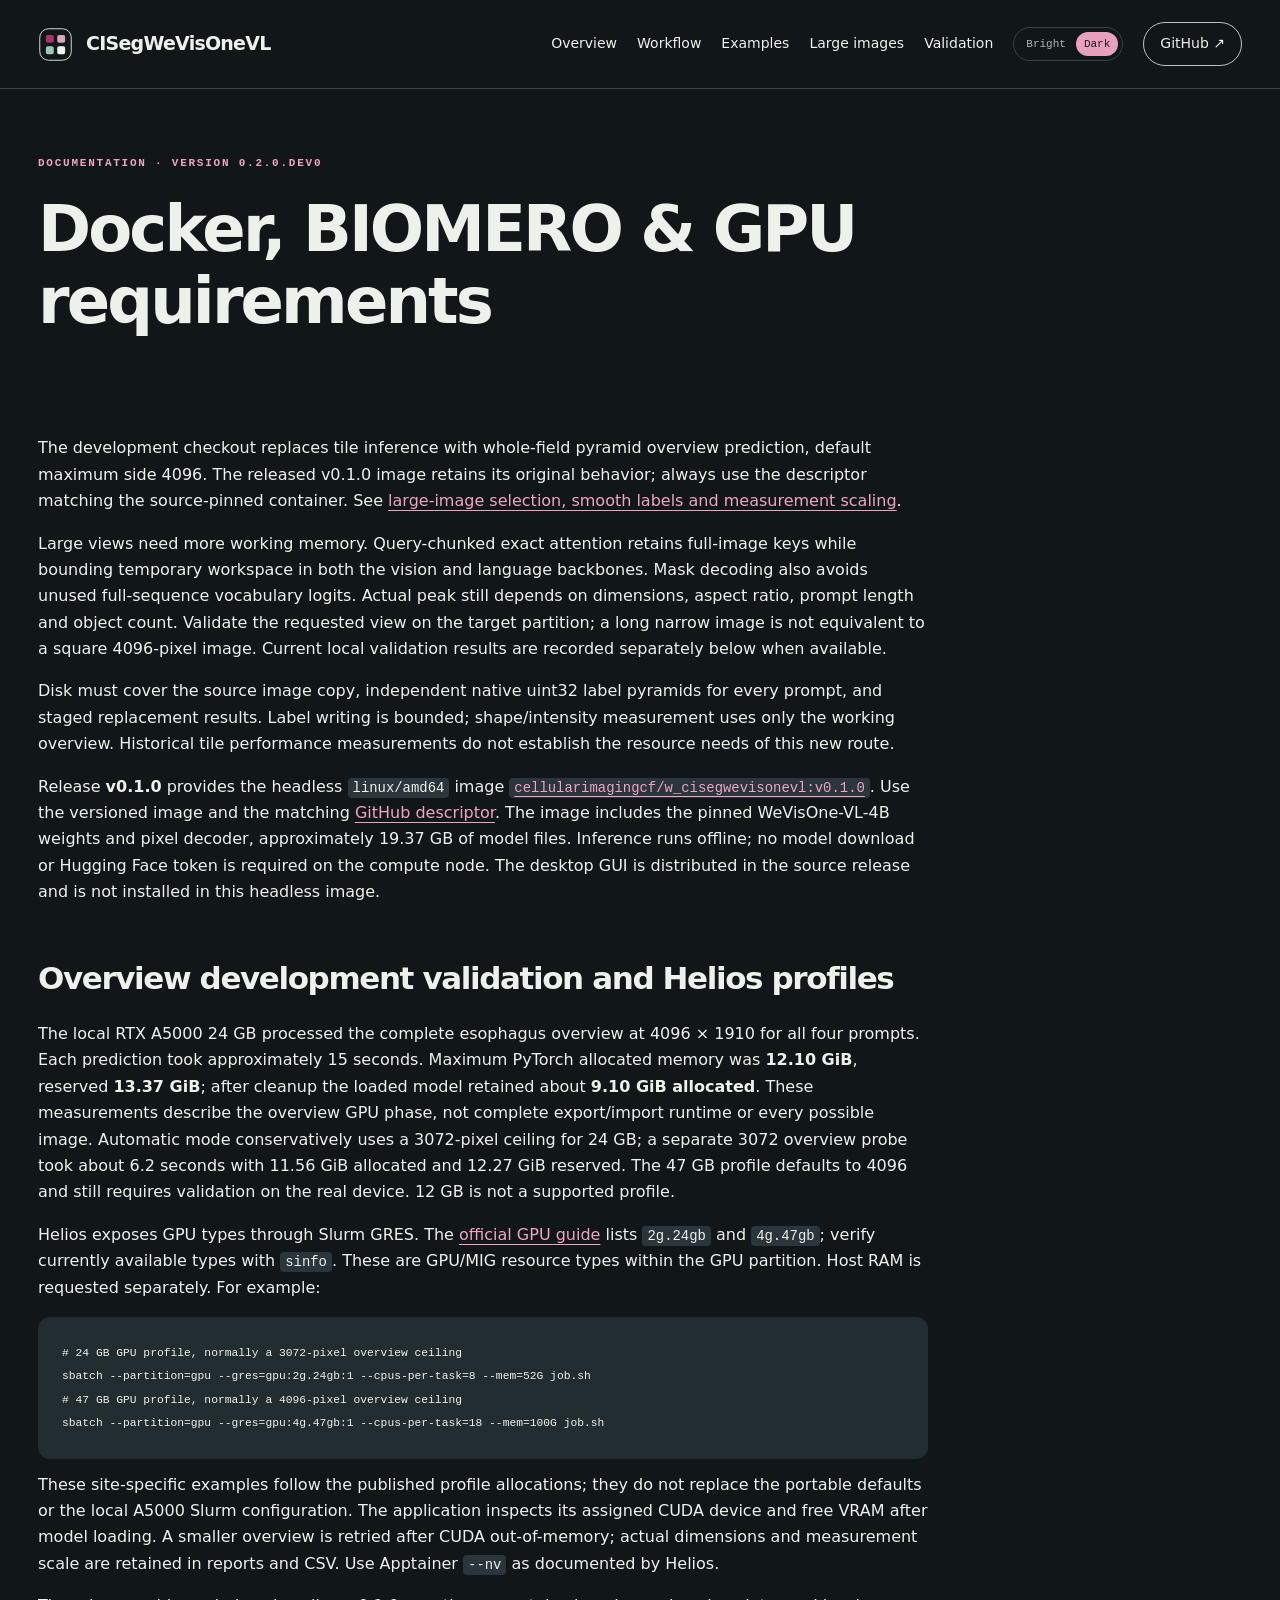
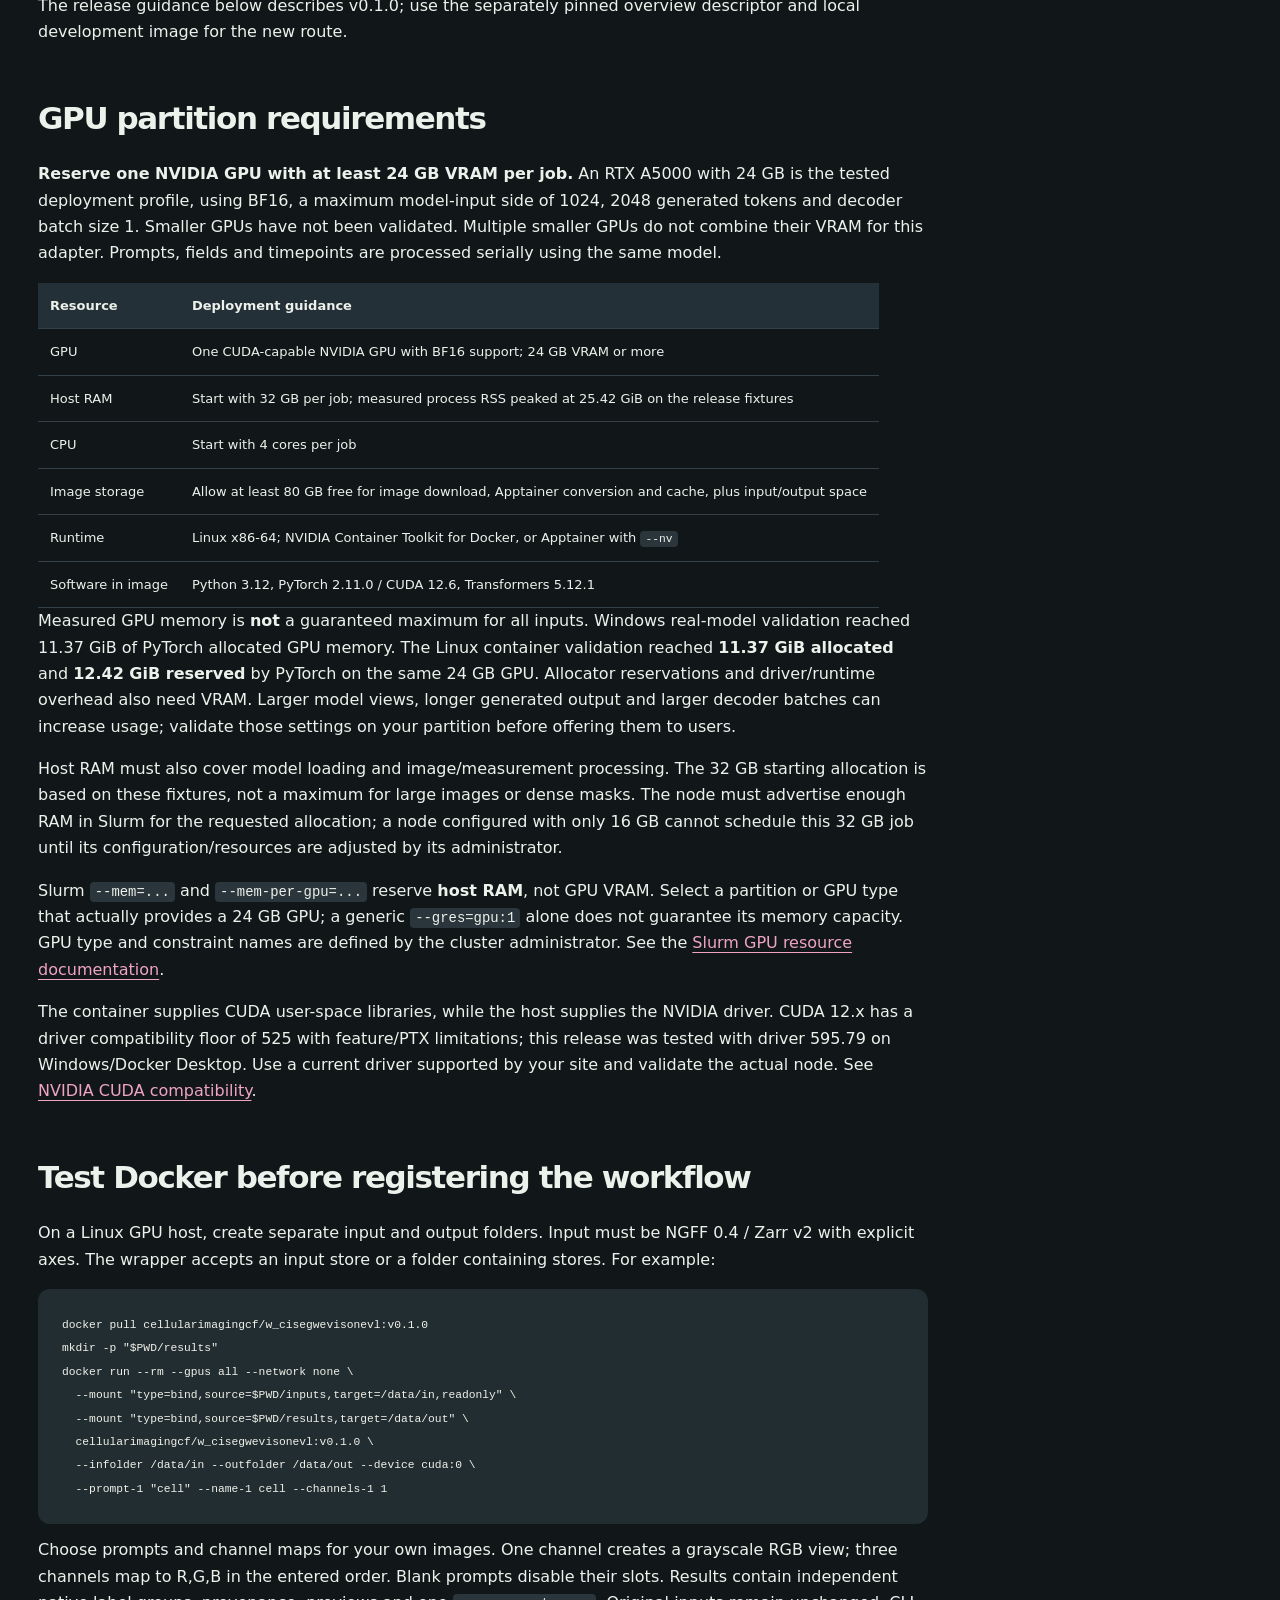
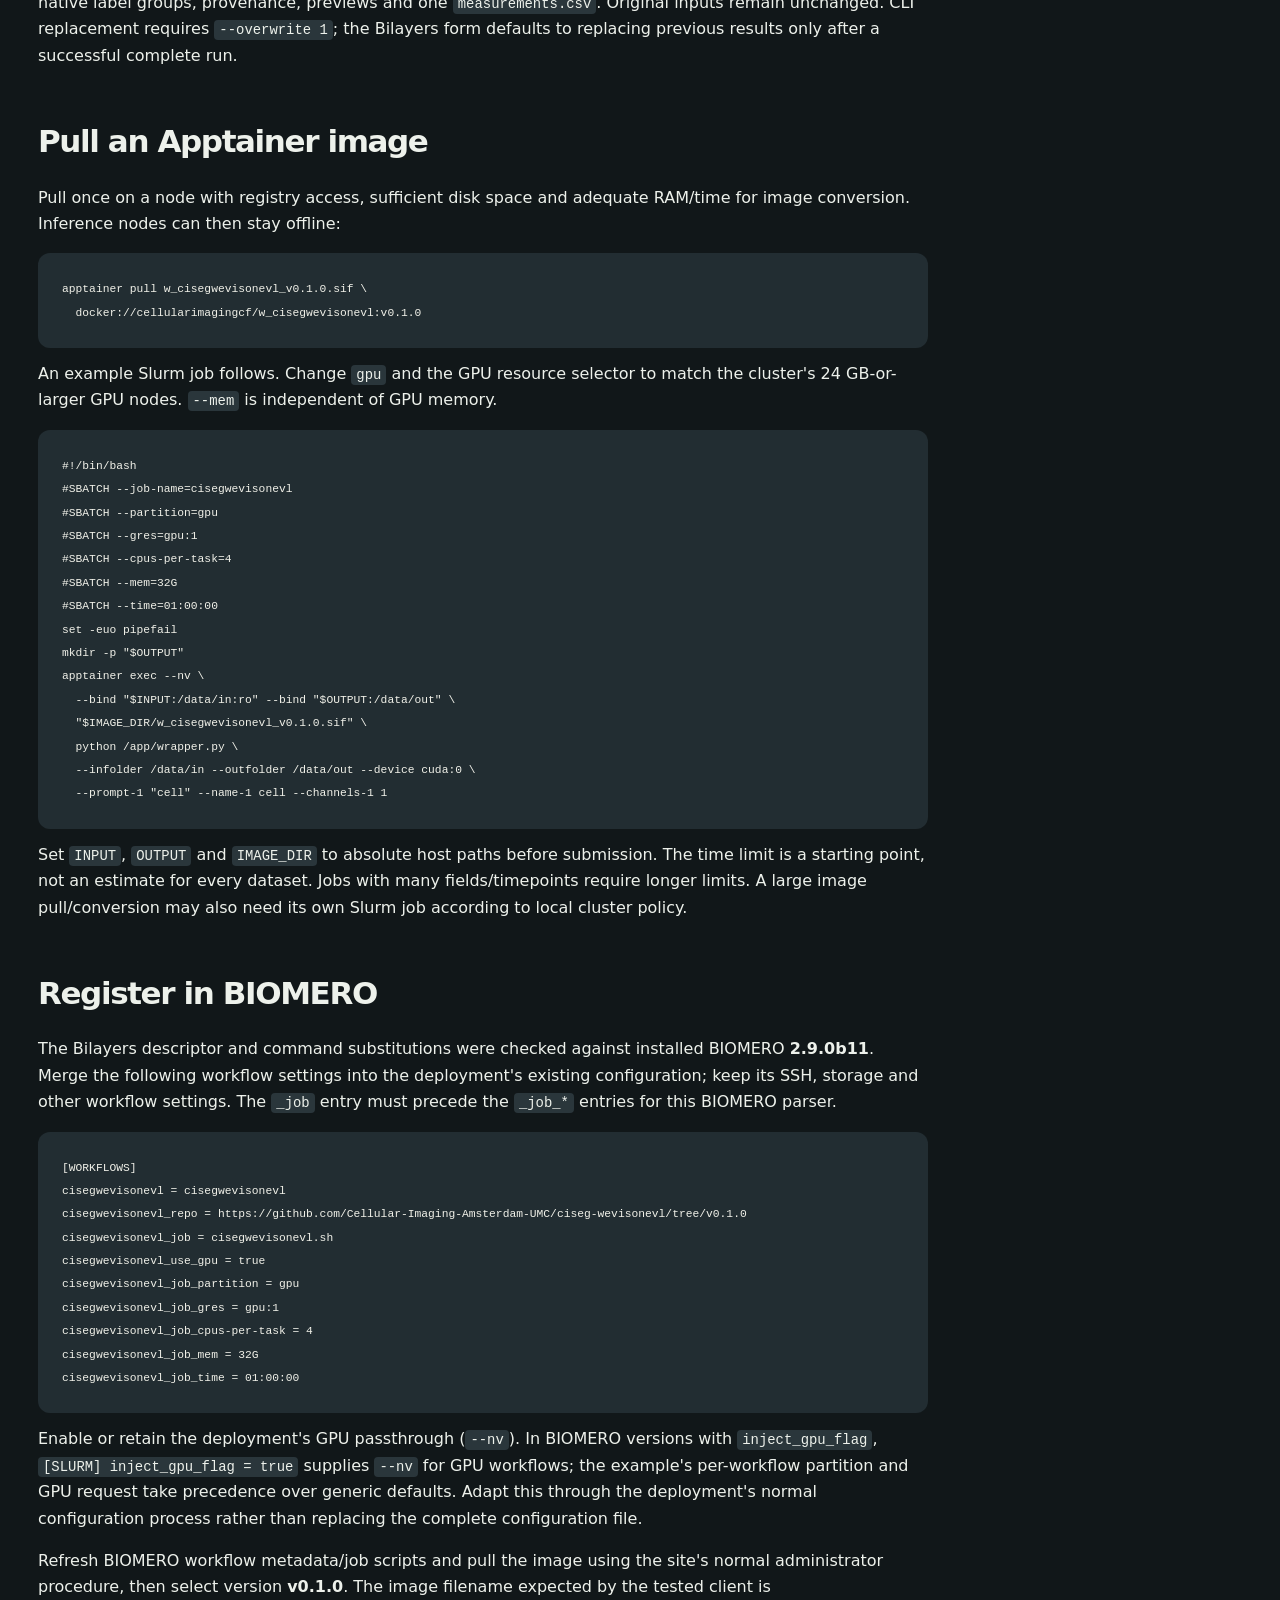
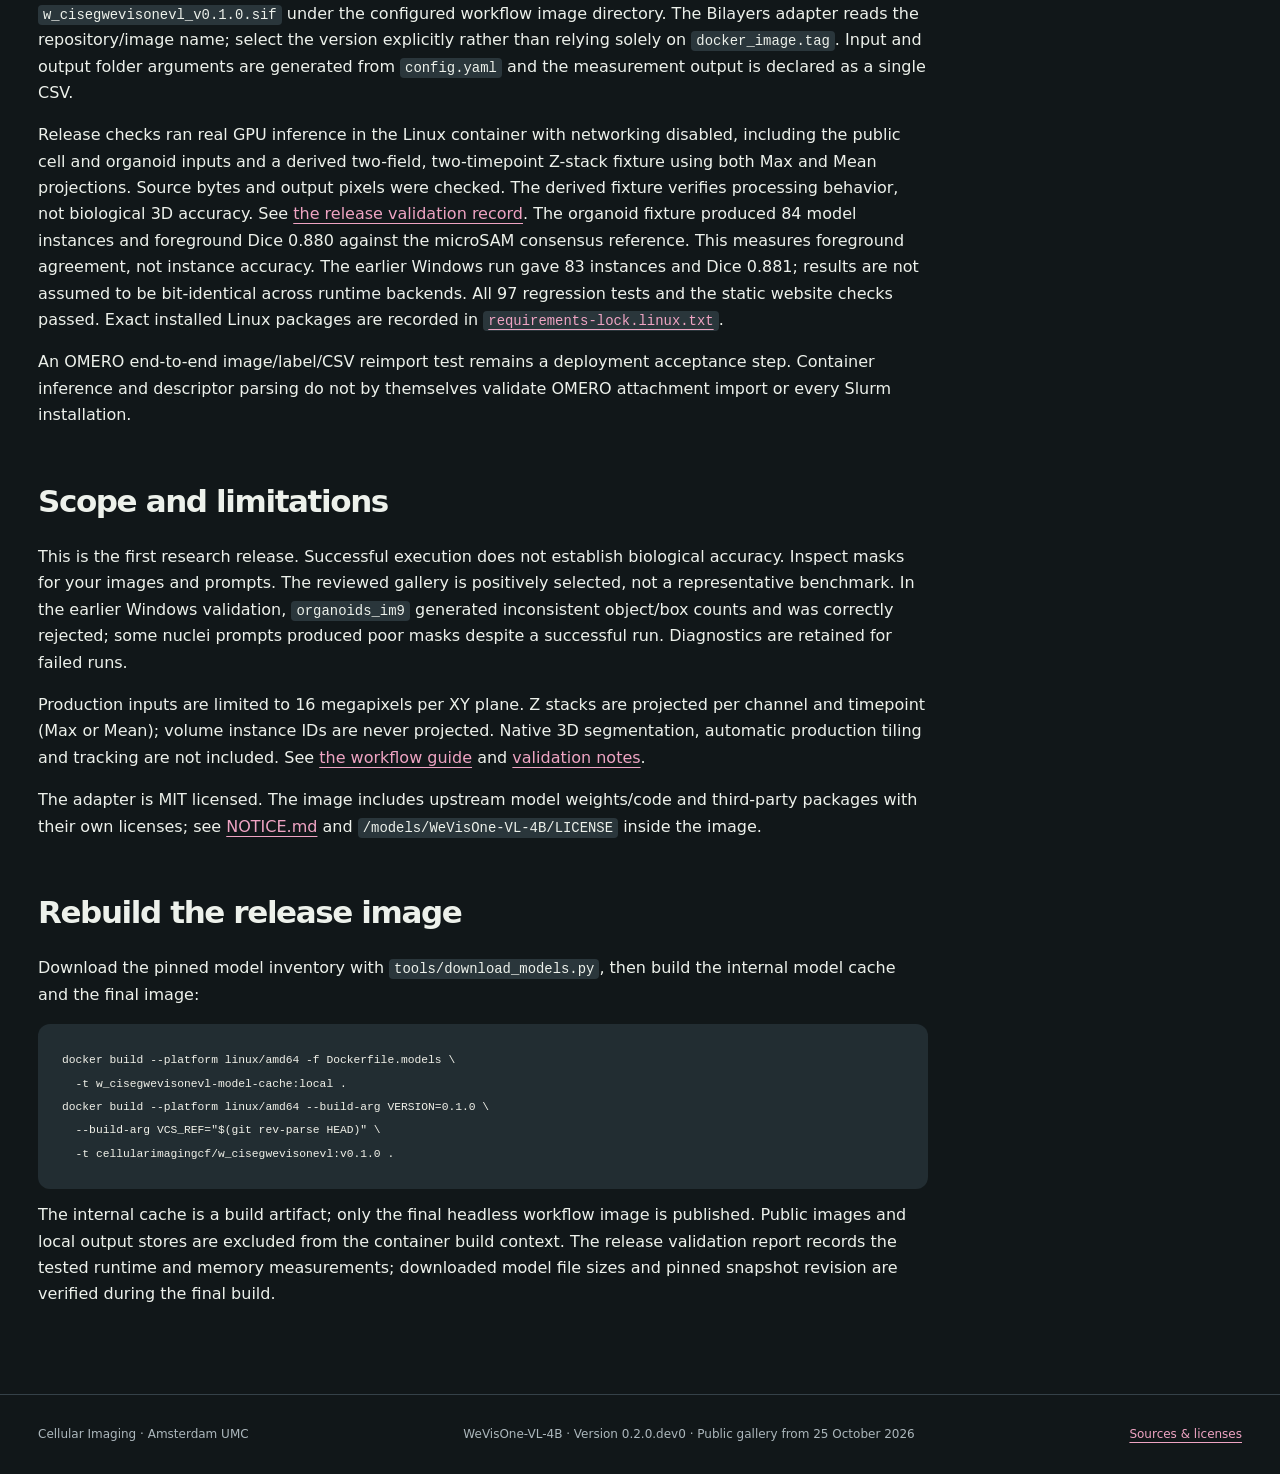
==== commit 12dd8380: "Replace tiled inference with adaptive whole-field pyramid overviews" ====
--- a/docs/deployment.html
+++ b/docs/deployment.html
@@ -1,16 +1,6 @@
-<!doctype html><html lang="en" data-theme="dark"><head><meta charset="utf-8"><meta name="viewport" content="width=device-width,initial-scale=1"><meta name="description" content="CISegWeVisOneVL: text-prompted biological segmentation for OME-Zarr, automatic 3D projection and actual public example results."><title>Docker, BIOMERO &amp; GPU requirements · CISegWeVisOneVL</title><script src="assets/theme.js"></script><link rel="stylesheet" href="assets/style.css"><link rel="stylesheet" href="assets/themes.css"><script src="assets/site.js" defer></script></head><body><a class="skip" href="#main">Skip to content</a><header class="topbar"><div class="shell nav"><a class="brand" href="index.html"><svg viewBox="0 0 40 40" fill="none" aria-hidden="true"><rect x="2" y="2" width="36" height="36" rx="10" stroke="currentColor"/><rect x="9" y="9" width="9" height="9" rx="2" fill="#a83469"/><rect x="22" y="9" width="9" height="9" rx="2" fill="#d1a9b8"/><rect x="9" y="22" width="9" height="9" rx="2" fill="#9bc8b5"/><rect x="22" y="22" width="9" height="9" rx="2" fill="currentColor"/></svg> CISegWeVisOneVL</a><nav class="navlinks" aria-label="Main navigation"><a href="index.html">Overview</a><a href="workflow.html">Workflow</a><a href="examples.html">Examples</a><a href="tiling.html">Large images</a><a href="research.html">Validation</a><button type="button" class="theme-toggle" data-theme-toggle aria-label="Theme: Dark. Switch to Bright" aria-pressed="true"><span class="theme-bright">Bright</span><span class="theme-dark">Dark</span></button><a class="repo" href="https://github.com/Cellular-Imaging-Amsterdam-UMC/ciseg-wevisonevl">GitHub ↗</a></nav></div></header><main class="shell" id="main"><header class="page-head"><div class="eyebrow">Documentation · version 0.2.0.dev0</div><h1>Docker, BIOMERO &amp; GPU requirements</h1></header><article class="prose"><p>The current Python development checkout adds tiled processing. <strong>The published
-v0.1.0 image does not contain this feature.</strong> Use the v0.1.0 tagged descriptor
-with that image; the development descriptor targets an unpublished local <code>dev</code>
-build. Updating a running BIOMERO workflow requires a separately validated image
-and matching descriptor, not merely changing its parameters.</p>
-<p>For development tiled runs, 4096-pixel source tiles and a 2048-pixel model view
-have been tested locally on an RTX A5000 24 GB. The 12.9-megapixel IHC test used
-12.10 GiB peak allocated GPU memory, 14.10 GiB reserved and 24.16 GiB process RSS.
-Reserve one 24 GB GPU and start with 32 GB host RAM and four CPU cores. Tiling
-bounds image memory but does not reduce the model's baseline allocation. Tile
-size, model view size, prompt length and object count still affect resources.
-Disk space must cover a source copy, each prompt's uint32 label pyramid and
-temporary ID/ownership canvases. Compression depends on the actual data.</p>
+<!doctype html><html lang="en" data-theme="dark"><head><meta charset="utf-8"><meta name="viewport" content="width=device-width,initial-scale=1"><meta name="description" content="CISegWeVisOneVL: text-prompted biological segmentation for OME-Zarr, automatic 3D projection and actual public example results."><title>Docker, BIOMERO &amp; GPU requirements · CISegWeVisOneVL</title><script src="assets/theme.js"></script><link rel="stylesheet" href="assets/style.css"><link rel="stylesheet" href="assets/themes.css"><script src="assets/site.js" defer></script></head><body><a class="skip" href="#main">Skip to content</a><header class="topbar"><div class="shell nav"><a class="brand" href="index.html"><svg viewBox="0 0 40 40" fill="none" aria-hidden="true"><rect x="2" y="2" width="36" height="36" rx="10" stroke="currentColor"/><rect x="9" y="9" width="9" height="9" rx="2" fill="#a83469"/><rect x="22" y="9" width="9" height="9" rx="2" fill="#d1a9b8"/><rect x="9" y="22" width="9" height="9" rx="2" fill="#9bc8b5"/><rect x="22" y="22" width="9" height="9" rx="2" fill="currentColor"/></svg> CISegWeVisOneVL</a><nav class="navlinks" aria-label="Main navigation"><a href="index.html">Overview</a><a href="workflow.html">Workflow</a><a href="examples.html">Examples</a><a href="tiling.html">Large images</a><a href="research.html">Validation</a><button type="button" class="theme-toggle" data-theme-toggle aria-label="Theme: Dark. Switch to Bright" aria-pressed="true"><span class="theme-bright">Bright</span><span class="theme-dark">Dark</span></button><a class="repo" href="https://github.com/Cellular-Imaging-Amsterdam-UMC/ciseg-wevisonevl">GitHub ↗</a></nav></div></header><main class="shell" id="main"><header class="page-head"><div class="eyebrow">Documentation · version 0.2.0.dev0</div><h1>Docker, BIOMERO &amp; GPU requirements</h1></header><article class="prose"><p>The development checkout replaces tile inference with whole-field pyramid overview prediction, default maximum side 4096. The released v0.1.0 image retains its original behavior; always use the descriptor matching the source-pinned container. See <a href="tiling.html">large-image selection, smooth labels and measurement scaling</a>.</p>
+<p>Large views need more working memory. Query-chunked exact attention retains full-image keys while bounding temporary workspace in both the vision and language backbones. Mask decoding also avoids unused full-sequence vocabulary logits. Actual peak still depends on dimensions, aspect ratio, prompt length and object count. Validate the requested view on the target partition; a long narrow image is not equivalent to a square 4096-pixel image. Current local validation results are recorded separately below when available.</p>
+<p>Disk must cover the source image copy, independent native uint32 label pyramids for every prompt, and staged replacement results. Label writing is bounded; shape/intensity measurement uses only the working overview. Historical tile performance measurements do not establish the resource needs of this new route.</p>
 <p>Release <strong>v0.1.0</strong> provides the headless <code>linux/amd64</code> image
 <a href="https://hub.docker.com/r/cellularimagingcf/w_cisegwevisonevl/tags?name=v0.1.0"><code>cellularimagingcf/w_cisegwevisonevl:v0.1.0</code></a>.
 Use the versioned image and the matching
@@ -19,6 +9,16 @@
 19.37 GB of model files. Inference runs offline; no model download or Hugging Face
 token is required on the compute node. The desktop GUI is distributed in the
 source release and is not installed in this headless image.</p>
+<h2 id="overview-development-validation-and-helios-profiles">Overview development validation and Helios profiles</h2>
+<p>The local RTX A5000 24 GB processed the complete esophagus overview at 4096 × 1910 for all four prompts. Each prediction took approximately 15 seconds. Maximum PyTorch allocated memory was <strong>12.10 GiB</strong>, reserved <strong>13.37 GiB</strong>; after cleanup the loaded model retained about <strong>9.10 GiB allocated</strong>. These measurements describe the overview GPU phase, not complete export/import runtime or every possible image. Automatic mode conservatively uses a 3072-pixel ceiling for 24 GB; a separate 3072 overview probe took about 6.2 seconds with 11.56 GiB allocated and 12.27 GiB reserved. The 47 GB profile defaults to 4096 and still requires validation on the real device. 12 GB is not a supported profile.</p>
+<p>Helios exposes GPU types through Slurm GRES. The <a href="https://hg-aumc.gitlab.io/hpc-aumc/user-wiki/job_management/gpu_basics/">official GPU guide</a> lists <code>2g.24gb</code> and <code>4g.47gb</code>; verify currently available types with <code>sinfo</code>. These are GPU/MIG resource types within the GPU partition. Host RAM is requested separately. For example:</p>
+<pre><code class="language-bash"># 24 GB GPU profile, normally a 3072-pixel overview ceiling
+sbatch --partition=gpu --gres=gpu:2g.24gb:1 --cpus-per-task=8 --mem=52G job.sh
+# 47 GB GPU profile, normally a 4096-pixel overview ceiling
+sbatch --partition=gpu --gres=gpu:4g.47gb:1 --cpus-per-task=18 --mem=100G job.sh
+</code></pre>
+<p>These site-specific examples follow the published profile allocations; they do not replace the portable defaults or the local A5000 Slurm configuration. The application inspects its assigned CUDA device and free VRAM after model loading. A smaller overview is retried after CUDA out-of-memory; actual dimensions and measurement scale are retained in reports and CSV. Use Apptainer <code>--nv</code> as documented by Helios.</p>
+<p>The release guidance below describes v0.1.0; use the separately pinned overview descriptor and local development image for the new route.</p>
 <h2 id="gpu-partition-requirements">GPU partition requirements</h2>
 <p><strong>Reserve one NVIDIA GPU with at least 24 GB VRAM per job.</strong> An RTX A5000 with
 24 GB is the tested deployment profile, using BF16, a maximum model-input side
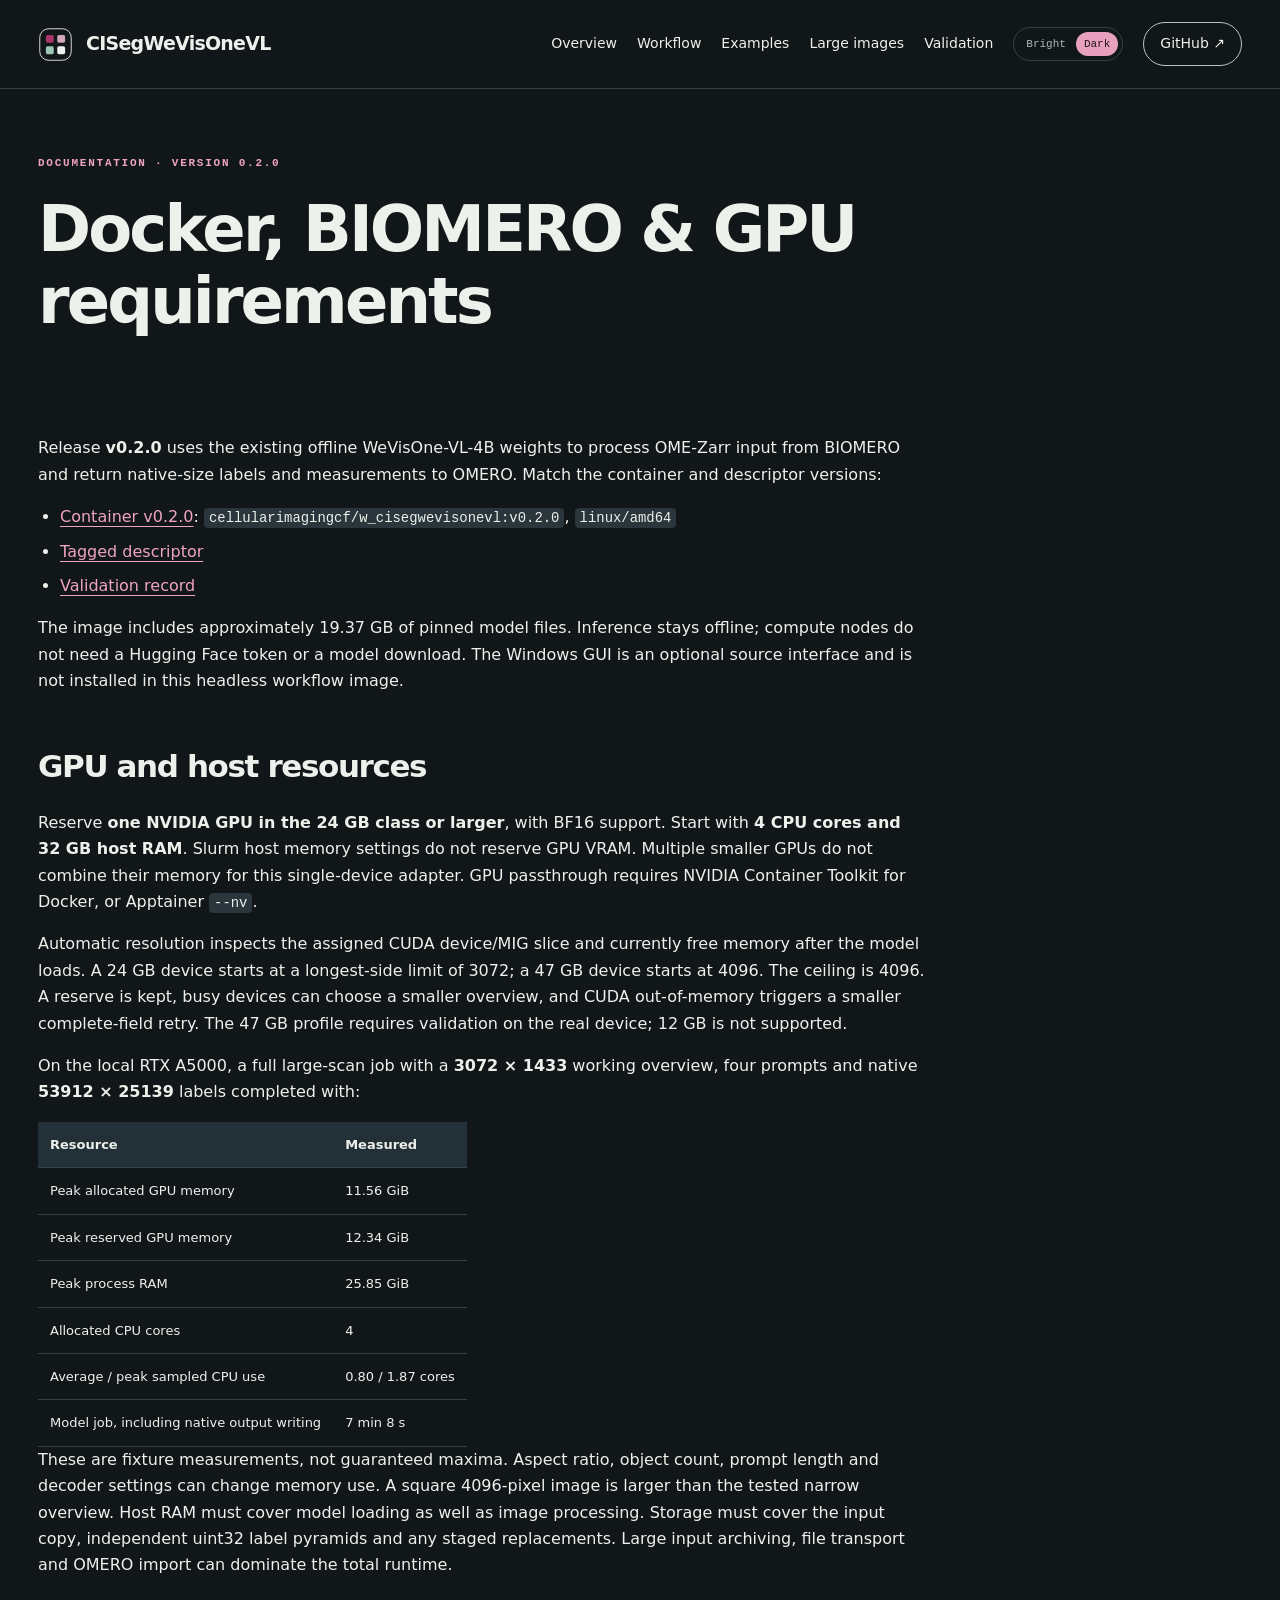
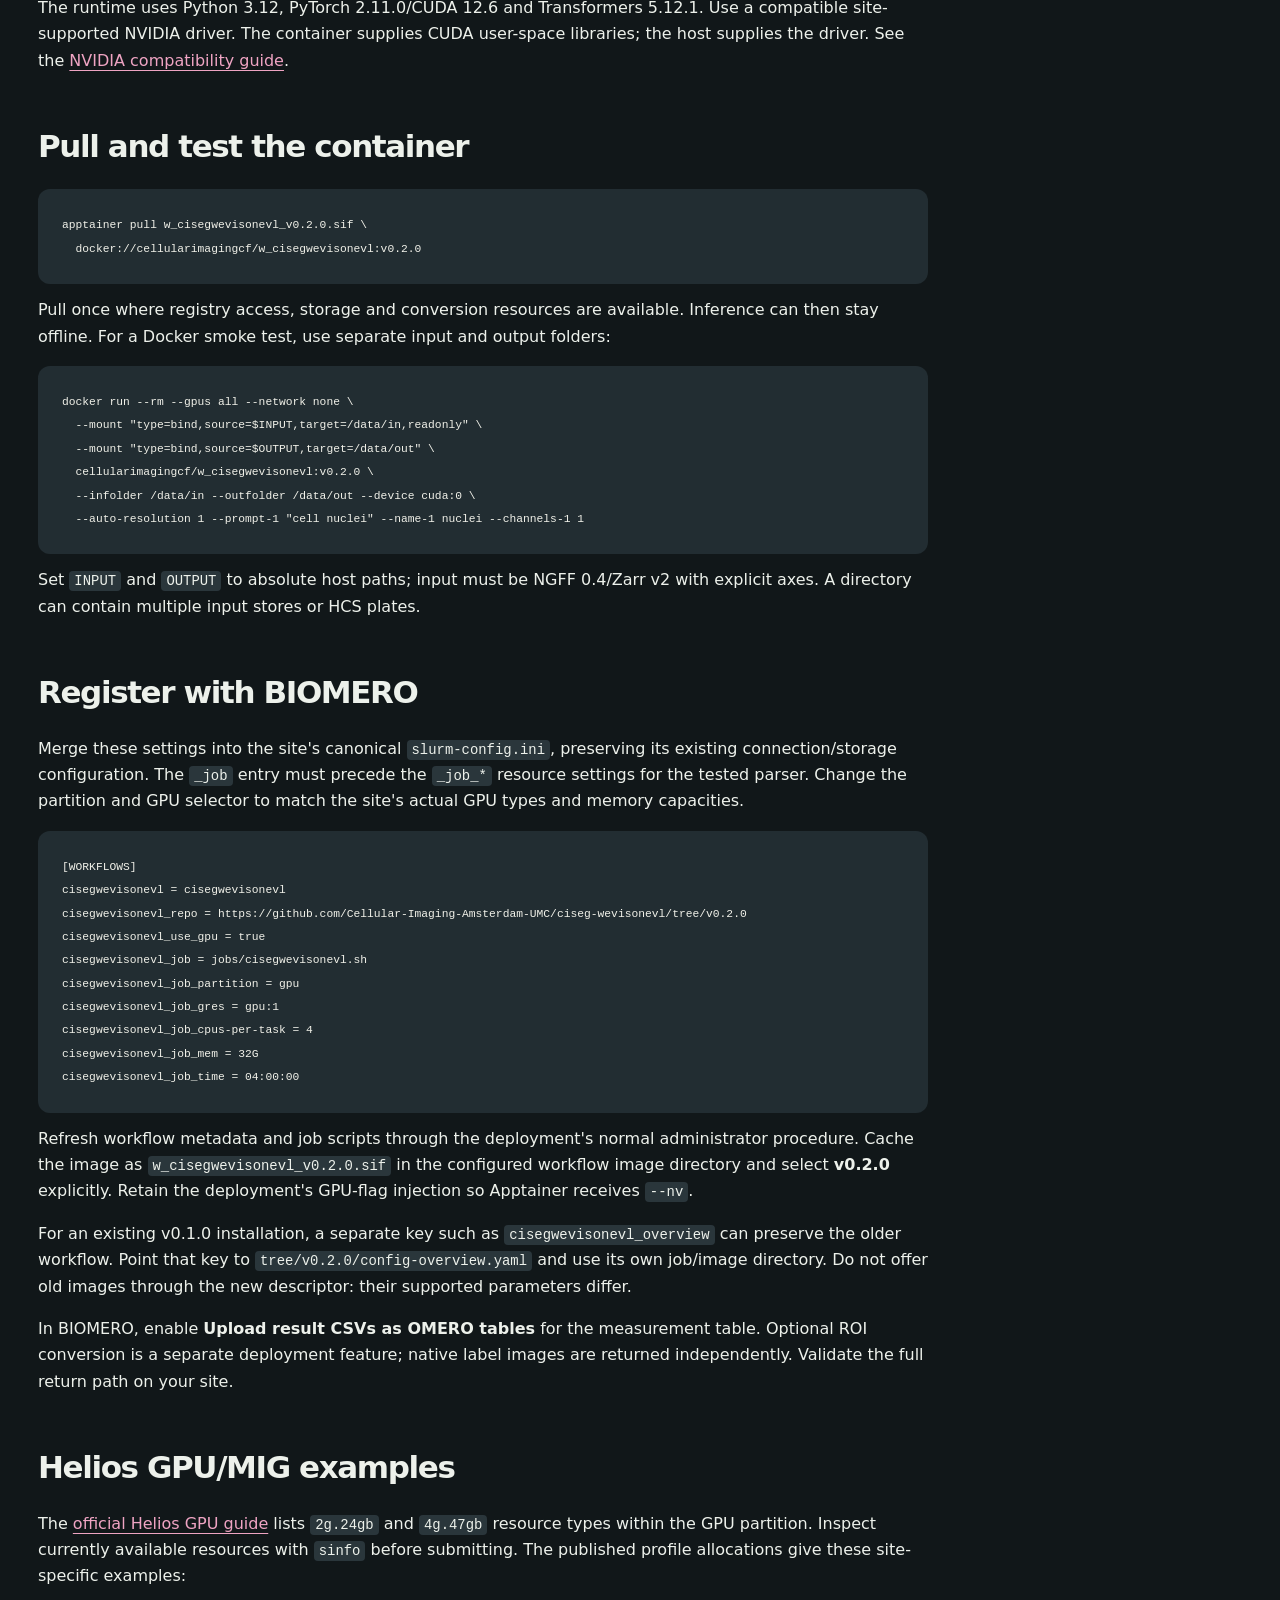
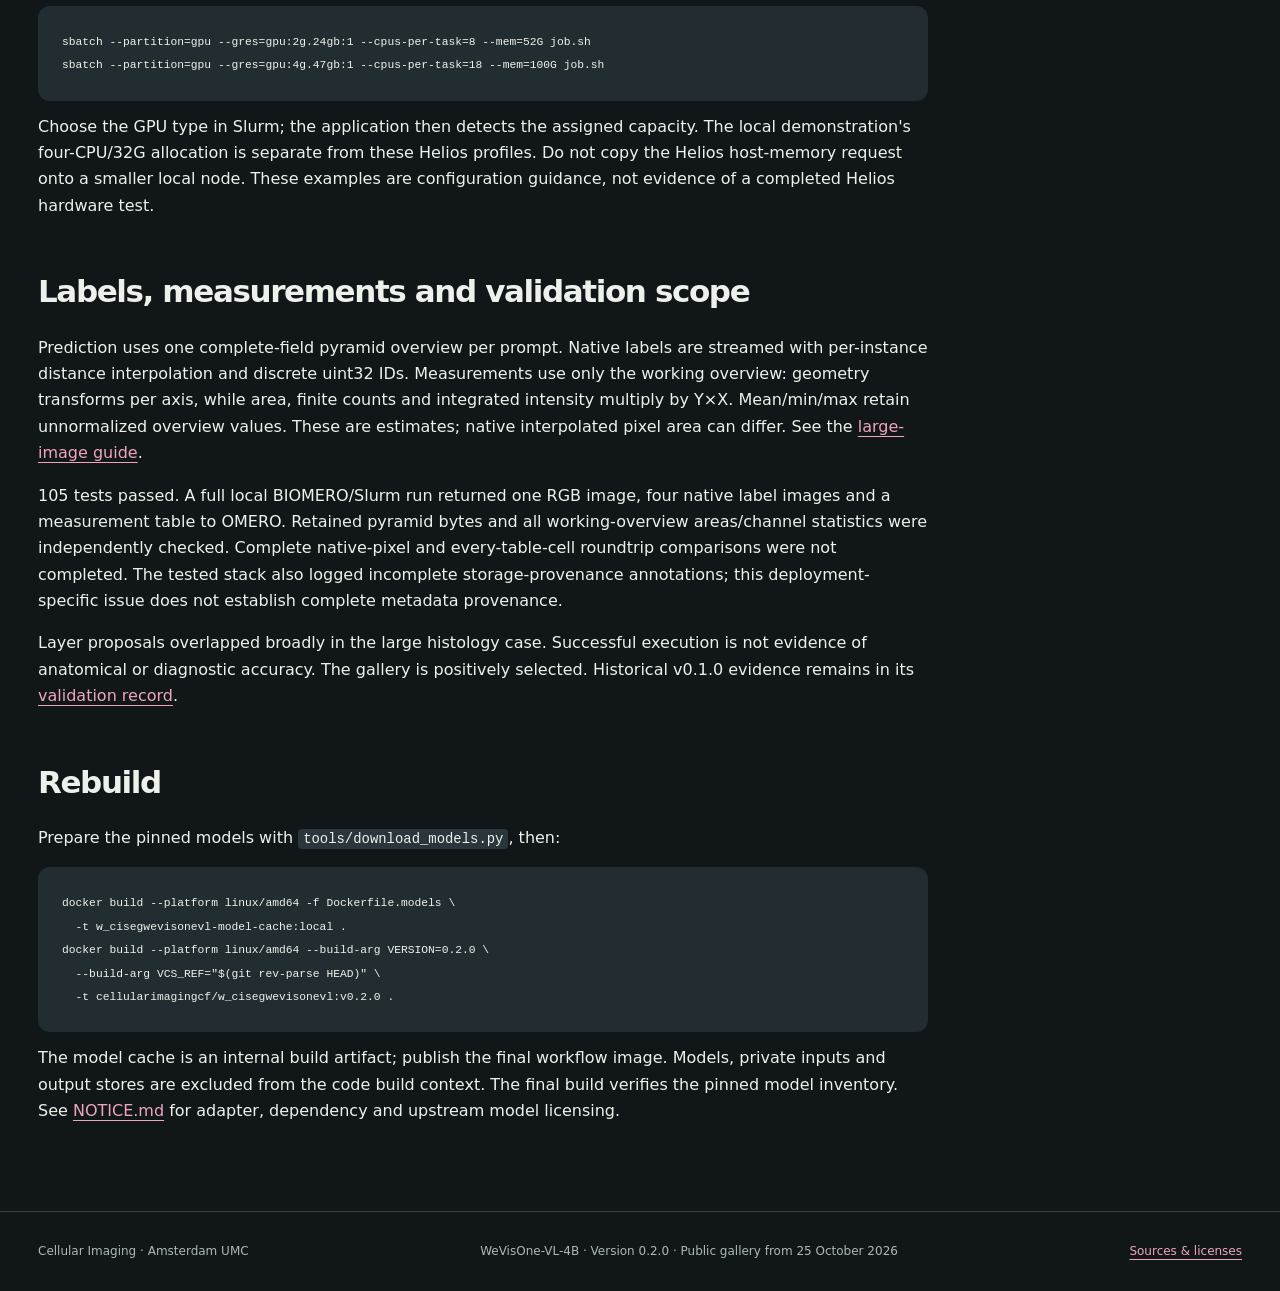
==== commit a99ac70e: "Release v0.2.0 as a BIOMERO workflow" ====
--- a/docs/deployment.html
+++ b/docs/deployment.html
@@ -1,203 +1,156 @@
-<!doctype html><html lang="en" data-theme="dark"><head><meta charset="utf-8"><meta name="viewport" content="width=device-width,initial-scale=1"><meta name="description" content="CISegWeVisOneVL: text-prompted biological segmentation for OME-Zarr, automatic 3D projection and actual public example results."><title>Docker, BIOMERO &amp; GPU requirements · CISegWeVisOneVL</title><script src="assets/theme.js"></script><link rel="stylesheet" href="assets/style.css"><link rel="stylesheet" href="assets/themes.css"><script src="assets/site.js" defer></script></head><body><a class="skip" href="#main">Skip to content</a><header class="topbar"><div class="shell nav"><a class="brand" href="index.html"><svg viewBox="0 0 40 40" fill="none" aria-hidden="true"><rect x="2" y="2" width="36" height="36" rx="10" stroke="currentColor"/><rect x="9" y="9" width="9" height="9" rx="2" fill="#a83469"/><rect x="22" y="9" width="9" height="9" rx="2" fill="#d1a9b8"/><rect x="9" y="22" width="9" height="9" rx="2" fill="#9bc8b5"/><rect x="22" y="22" width="9" height="9" rx="2" fill="currentColor"/></svg> CISegWeVisOneVL</a><nav class="navlinks" aria-label="Main navigation"><a href="index.html">Overview</a><a href="workflow.html">Workflow</a><a href="examples.html">Examples</a><a href="tiling.html">Large images</a><a href="research.html">Validation</a><button type="button" class="theme-toggle" data-theme-toggle aria-label="Theme: Dark. Switch to Bright" aria-pressed="true"><span class="theme-bright">Bright</span><span class="theme-dark">Dark</span></button><a class="repo" href="https://github.com/Cellular-Imaging-Amsterdam-UMC/ciseg-wevisonevl">GitHub ↗</a></nav></div></header><main class="shell" id="main"><header class="page-head"><div class="eyebrow">Documentation · version 0.2.0.dev0</div><h1>Docker, BIOMERO &amp; GPU requirements</h1></header><article class="prose"><p>The development checkout replaces tile inference with whole-field pyramid overview prediction, default maximum side 4096. The released v0.1.0 image retains its original behavior; always use the descriptor matching the source-pinned container. See <a href="tiling.html">large-image selection, smooth labels and measurement scaling</a>.</p>
-<p>Large views need more working memory. Query-chunked exact attention retains full-image keys while bounding temporary workspace in both the vision and language backbones. Mask decoding also avoids unused full-sequence vocabulary logits. Actual peak still depends on dimensions, aspect ratio, prompt length and object count. Validate the requested view on the target partition; a long narrow image is not equivalent to a square 4096-pixel image. Current local validation results are recorded separately below when available.</p>
-<p>Disk must cover the source image copy, independent native uint32 label pyramids for every prompt, and staged replacement results. Label writing is bounded; shape/intensity measurement uses only the working overview. Historical tile performance measurements do not establish the resource needs of this new route.</p>
-<p>Release <strong>v0.1.0</strong> provides the headless <code>linux/amd64</code> image
-<a href="https://hub.docker.com/r/cellularimagingcf/w_cisegwevisonevl/tags?name=v0.1.0"><code>cellularimagingcf/w_cisegwevisonevl:v0.1.0</code></a>.
-Use the versioned image and the matching
-<a href="https://github.com/Cellular-Imaging-Amsterdam-UMC/ciseg-wevisonevl/blob/v0.1.0/config.yaml">GitHub descriptor</a>.
-The image includes the pinned WeVisOne-VL-4B weights and pixel decoder, approximately
-19.37 GB of model files. Inference runs offline; no model download or Hugging Face
-token is required on the compute node. The desktop GUI is distributed in the
-source release and is not installed in this headless image.</p>
-<h2 id="overview-development-validation-and-helios-profiles">Overview development validation and Helios profiles</h2>
-<p>The local RTX A5000 24 GB processed the complete esophagus overview at 4096 × 1910 for all four prompts. Each prediction took approximately 15 seconds. Maximum PyTorch allocated memory was <strong>12.10 GiB</strong>, reserved <strong>13.37 GiB</strong>; after cleanup the loaded model retained about <strong>9.10 GiB allocated</strong>. These measurements describe the overview GPU phase, not complete export/import runtime or every possible image. Automatic mode conservatively uses a 3072-pixel ceiling for 24 GB; a separate 3072 overview probe took about 6.2 seconds with 11.56 GiB allocated and 12.27 GiB reserved. The 47 GB profile defaults to 4096 and still requires validation on the real device. 12 GB is not a supported profile.</p>
-<p>Helios exposes GPU types through Slurm GRES. The <a href="https://hg-aumc.gitlab.io/hpc-aumc/user-wiki/job_management/gpu_basics/">official GPU guide</a> lists <code>2g.24gb</code> and <code>4g.47gb</code>; verify currently available types with <code>sinfo</code>. These are GPU/MIG resource types within the GPU partition. Host RAM is requested separately. For example:</p>
-<pre><code class="language-bash"># 24 GB GPU profile, normally a 3072-pixel overview ceiling
-sbatch --partition=gpu --gres=gpu:2g.24gb:1 --cpus-per-task=8 --mem=52G job.sh
-# 47 GB GPU profile, normally a 4096-pixel overview ceiling
-sbatch --partition=gpu --gres=gpu:4g.47gb:1 --cpus-per-task=18 --mem=100G job.sh
-</code></pre>
-<p>These site-specific examples follow the published profile allocations; they do not replace the portable defaults or the local A5000 Slurm configuration. The application inspects its assigned CUDA device and free VRAM after model loading. A smaller overview is retried after CUDA out-of-memory; actual dimensions and measurement scale are retained in reports and CSV. Use Apptainer <code>--nv</code> as documented by Helios.</p>
-<p>The release guidance below describes v0.1.0; use the separately pinned overview descriptor and local development image for the new route.</p>
-<h2 id="gpu-partition-requirements">GPU partition requirements</h2>
-<p><strong>Reserve one NVIDIA GPU with at least 24 GB VRAM per job.</strong> An RTX A5000 with
-24 GB is the tested deployment profile, using BF16, a maximum model-input side
-of 1024, 2048 generated tokens and decoder batch size 1. Smaller GPUs have not
-been validated. Multiple smaller GPUs do not combine their VRAM for this adapter.
-Prompts, fields and timepoints are processed serially using the same model.</p>
+<!doctype html><html lang="en" data-theme="dark"><head><meta charset="utf-8"><meta name="viewport" content="width=device-width,initial-scale=1"><meta name="description" content="CISegWeVisOneVL: text-prompted biological segmentation for OME-Zarr, automatic 3D projection and actual public example results."><title>Docker, BIOMERO &amp; GPU requirements · CISegWeVisOneVL</title><script src="assets/theme.js"></script><link rel="stylesheet" href="assets/style.css"><link rel="stylesheet" href="assets/themes.css"><script src="assets/site.js" defer></script></head><body><a class="skip" href="#main">Skip to content</a><header class="topbar"><div class="shell nav"><a class="brand" href="index.html"><svg viewBox="0 0 40 40" fill="none" aria-hidden="true"><rect x="2" y="2" width="36" height="36" rx="10" stroke="currentColor"/><rect x="9" y="9" width="9" height="9" rx="2" fill="#a83469"/><rect x="22" y="9" width="9" height="9" rx="2" fill="#d1a9b8"/><rect x="9" y="22" width="9" height="9" rx="2" fill="#9bc8b5"/><rect x="22" y="22" width="9" height="9" rx="2" fill="currentColor"/></svg> CISegWeVisOneVL</a><nav class="navlinks" aria-label="Main navigation"><a href="index.html">Overview</a><a href="workflow.html">Workflow</a><a href="examples.html">Examples</a><a href="tiling.html">Large images</a><a href="research.html">Validation</a><button type="button" class="theme-toggle" data-theme-toggle aria-label="Theme: Dark. Switch to Bright" aria-pressed="true"><span class="theme-bright">Bright</span><span class="theme-dark">Dark</span></button><a class="repo" href="https://github.com/Cellular-Imaging-Amsterdam-UMC/ciseg-wevisonevl">GitHub ↗</a></nav></div></header><main class="shell" id="main"><header class="page-head"><div class="eyebrow">Documentation · version 0.2.0</div><h1>Docker, BIOMERO &amp; GPU requirements</h1></header><article class="prose"><p>Release <strong>v0.2.0</strong> uses the existing offline WeVisOne-VL-4B weights to process
+OME-Zarr input from BIOMERO and return native-size labels and measurements to
+OMERO. Match the container and descriptor versions:</p>
+<ul>
+<li><a href="https://hub.docker.com/r/cellularimagingcf/w_cisegwevisonevl/tags?name=v0.2.0">Container v0.2.0</a>: <code>cellularimagingcf/w_cisegwevisonevl:v0.2.0</code>, <code>linux/amd64</code></li>
+<li><a href="https://github.com/Cellular-Imaging-Amsterdam-UMC/ciseg-wevisonevl/blob/v0.2.0/config.yaml">Tagged descriptor</a></li>
+<li><a href="release-v0.2.0-validation.json">Validation record</a></li>
+</ul>
+<p>The image includes approximately 19.37 GB of pinned model files. Inference stays
+offline; compute nodes do not need a Hugging Face token or a model download.
+The Windows GUI is an optional source interface and is not installed in this
+headless workflow image.</p>
+<h2 id="gpu-and-host-resources">GPU and host resources</h2>
+<p>Reserve <strong>one NVIDIA GPU in the 24 GB class or larger</strong>, with BF16 support.
+Start with <strong>4 CPU cores and 32 GB host RAM</strong>. Slurm host memory settings do not
+reserve GPU VRAM. Multiple smaller GPUs do not combine their memory for this
+single-device adapter. GPU passthrough requires NVIDIA Container Toolkit for
+Docker, or Apptainer <code>--nv</code>.</p>
+<p>Automatic resolution inspects the assigned CUDA device/MIG slice and currently
+free memory after the model loads. A 24 GB device starts at a longest-side limit
+of 3072; a 47 GB device starts at 4096. The ceiling is 4096. A reserve is kept,
+busy devices can choose a smaller overview, and CUDA out-of-memory triggers a
+smaller complete-field retry. The 47 GB profile requires validation on the real
+device; 12 GB is not supported.</p>
+<p>On the local RTX A5000, a full large-scan job with a <strong>3072 × 1433</strong> working
+overview, four prompts and native <strong>53912 × 25139</strong> labels completed with:</p>
 <table>
 <thead>
 <tr>
 <th>Resource</th>
-<th>Deployment guidance</th>
+<th>Measured</th>
 </tr>
 </thead>
 <tbody>
 <tr>
-<td>GPU</td>
-<td>One CUDA-capable NVIDIA GPU with BF16 support; 24 GB VRAM or more</td>
+<td>Peak allocated GPU memory</td>
+<td>11.56 GiB</td>
 </tr>
 <tr>
-<td>Host RAM</td>
-<td>Start with 32 GB per job; measured process RSS peaked at 25.42 GiB on the release fixtures</td>
+<td>Peak reserved GPU memory</td>
+<td>12.34 GiB</td>
 </tr>
 <tr>
-<td>CPU</td>
-<td>Start with 4 cores per job</td>
+<td>Peak process RAM</td>
+<td>25.85 GiB</td>
 </tr>
 <tr>
-<td>Image storage</td>
-<td>Allow at least 80 GB free for image download, Apptainer conversion and cache, plus input/output space</td>
+<td>Allocated CPU cores</td>
+<td>4</td>
 </tr>
 <tr>
-<td>Runtime</td>
-<td>Linux x86-64; NVIDIA Container Toolkit for Docker, or Apptainer with <code>--nv</code></td>
+<td>Average / peak sampled CPU use</td>
+<td>0.80 / 1.87 cores</td>
 </tr>
 <tr>
-<td>Software in image</td>
-<td>Python 3.12, PyTorch 2.11.0 / CUDA 12.6, Transformers 5.12.1</td>
+<td>Model job, including native output writing</td>
+<td>7 min 8 s</td>
 </tr>
 </tbody>
 </table>
-<p>Measured GPU memory is <strong>not</strong> a guaranteed maximum for all inputs. Windows
-real-model validation reached 11.37 GiB of PyTorch allocated GPU memory.
-The Linux container validation reached <strong>11.37 GiB allocated</strong> and
-<strong>12.42 GiB reserved</strong> by PyTorch on the same 24 GB GPU.
-Allocator reservations and driver/runtime overhead also need VRAM. Larger model
-views, longer generated output and larger decoder batches can increase usage;
-validate those settings on your partition before offering them to users.</p>
-<p>Host RAM must also cover model loading and image/measurement processing. The
-32 GB starting allocation is based on these fixtures, not a maximum for large
-images or dense masks. The node must advertise enough RAM in Slurm for the
-requested allocation; a node configured with only 16 GB cannot schedule this
-32 GB job until its configuration/resources are adjusted by its administrator.</p>
-<p>Slurm <code>--mem=...</code> and <code>--mem-per-gpu=...</code> reserve <strong>host RAM</strong>, not GPU VRAM.
-Select a partition or GPU type that actually provides a 24 GB GPU; a generic
-<code>--gres=gpu:1</code> alone does not guarantee its memory capacity. GPU type and
-constraint names are defined by the cluster administrator. See the
-<a href="https://slurm.schedmd.com/gres.html">Slurm GPU resource documentation</a>.</p>
-<p>The container supplies CUDA user-space libraries, while the host supplies the
-NVIDIA driver. CUDA 12.x has a driver compatibility floor of 525 with feature/PTX
-limitations; this release was tested with driver 595.79 on Windows/Docker Desktop.
-Use a current driver supported by your site and validate the actual node. See
-<a href="https://docs.nvidia.com/deploy/cuda-compatibility/minor-version-compatibility.html">NVIDIA CUDA compatibility</a>.</p>
-<h2 id="test-docker-before-registering-the-workflow">Test Docker before registering the workflow</h2>
-<p>On a Linux GPU host, create separate input and output folders. Input must be
-NGFF 0.4 / Zarr v2 with explicit axes. The wrapper accepts an input store or a
-folder containing stores. For example:</p>
-<pre><code class="language-bash">docker pull cellularimagingcf/w_cisegwevisonevl:v0.1.0
-mkdir -p &quot;$PWD/results&quot;
-docker run --rm --gpus all --network none \
-  --mount &quot;type=bind,source=$PWD/inputs,target=/data/in,readonly&quot; \
-  --mount &quot;type=bind,source=$PWD/results,target=/data/out&quot; \
-  cellularimagingcf/w_cisegwevisonevl:v0.1.0 \
+<p>These are fixture measurements, not guaranteed maxima. Aspect ratio, object
+count, prompt length and decoder settings can change memory use. A square
+4096-pixel image is larger than the tested narrow overview. Host RAM must cover
+model loading as well as image processing. Storage must cover the input copy,
+independent uint32 label pyramids and any staged replacements. Large input
+archiving, file transport and OMERO import can dominate the total runtime.</p>
+<p>The runtime uses Python 3.12, PyTorch 2.11.0/CUDA 12.6 and Transformers 5.12.1.
+Use a compatible site-supported NVIDIA driver. The container supplies CUDA
+user-space libraries; the host supplies the driver. See the
+<a href="https://docs.nvidia.com/deploy/cuda-compatibility/minor-version-compatibility.html">NVIDIA compatibility guide</a>.</p>
+<h2 id="pull-and-test-the-container">Pull and test the container</h2>
+<pre><code class="language-bash">apptainer pull w_cisegwevisonevl_v0.2.0.sif \
+  docker://cellularimagingcf/w_cisegwevisonevl:v0.2.0
+</code></pre>
+<p>Pull once where registry access, storage and conversion resources are available.
+Inference can then stay offline. For a Docker smoke test, use separate input
+and output folders:</p>
+<pre><code class="language-bash">docker run --rm --gpus all --network none \
+  --mount &quot;type=bind,source=$INPUT,target=/data/in,readonly&quot; \
+  --mount &quot;type=bind,source=$OUTPUT,target=/data/out&quot; \
+  cellularimagingcf/w_cisegwevisonevl:v0.2.0 \
   --infolder /data/in --outfolder /data/out --device cuda:0 \
-  --prompt-1 &quot;cell&quot; --name-1 cell --channels-1 1
+  --auto-resolution 1 --prompt-1 &quot;cell nuclei&quot; --name-1 nuclei --channels-1 1
 </code></pre>
-<p>Choose prompts and channel maps for your own images. One channel creates a
-grayscale RGB view; three channels map to R,G,B in the entered order. Blank
-prompts disable their slots. Results contain independent native label groups,
-provenance, previews and one <code>measurements.csv</code>. Original inputs remain unchanged.
-CLI replacement requires <code>--overwrite 1</code>; the Bilayers form defaults to replacing
-previous results only after a successful complete run.</p>
-<h2 id="pull-an-apptainer-image">Pull an Apptainer image</h2>
-<p>Pull once on a node with registry access, sufficient disk space and adequate
-RAM/time for image conversion. Inference nodes can then stay offline:</p>
-<pre><code class="language-bash">apptainer pull w_cisegwevisonevl_v0.1.0.sif \
-  docker://cellularimagingcf/w_cisegwevisonevl:v0.1.0
-</code></pre>
-<p>An example Slurm job follows. Change <code>gpu</code> and the GPU resource selector to match
-the cluster's 24 GB-or-larger GPU nodes. <code>--mem</code> is independent of GPU memory.</p>
-<pre><code class="language-bash">#!/bin/bash
-#SBATCH --job-name=cisegwevisonevl
-#SBATCH --partition=gpu
-#SBATCH --gres=gpu:1
-#SBATCH --cpus-per-task=4
-#SBATCH --mem=32G
-#SBATCH --time=01:00:00
-set -euo pipefail
-mkdir -p &quot;$OUTPUT&quot;
-apptainer exec --nv \
-  --bind &quot;$INPUT:/data/in:ro&quot; --bind &quot;$OUTPUT:/data/out&quot; \
-  &quot;$IMAGE_DIR/w_cisegwevisonevl_v0.1.0.sif&quot; \
-  python /app/wrapper.py \
-  --infolder /data/in --outfolder /data/out --device cuda:0 \
-  --prompt-1 &quot;cell&quot; --name-1 cell --channels-1 1
-</code></pre>
-<p>Set <code>INPUT</code>, <code>OUTPUT</code> and <code>IMAGE_DIR</code> to absolute host paths before submission.
-The time limit is a starting point, not an estimate for every dataset. Jobs with
-many fields/timepoints require longer limits. A large image pull/conversion may
-also need its own Slurm job according to local cluster policy.</p>
-<h2 id="register-in-biomero">Register in BIOMERO</h2>
-<p>The Bilayers descriptor and command substitutions were checked against installed
-BIOMERO <strong>2.9.0b11</strong>. Merge the following workflow settings into the deployment's
-existing configuration; keep its SSH, storage and other workflow settings.
-The <code>_job</code> entry must precede the <code>_job_*</code> entries for this BIOMERO parser.</p>
+<p>Set <code>INPUT</code> and <code>OUTPUT</code> to absolute host paths; input must be NGFF 0.4/Zarr v2
+with explicit axes. A directory can contain multiple input stores or HCS plates.</p>
+<h2 id="register-with-biomero">Register with BIOMERO</h2>
+<p>Merge these settings into the site's canonical <code>slurm-config.ini</code>, preserving
+its existing connection/storage configuration. The <code>_job</code> entry must precede
+the <code>_job_*</code> resource settings for the tested parser. Change the partition and
+GPU selector to match the site's actual GPU types and memory capacities.</p>
 <pre><code class="language-ini">[WORKFLOWS]
 cisegwevisonevl = cisegwevisonevl
-cisegwevisonevl_repo = https://github.com/Cellular-Imaging-Amsterdam-UMC/ciseg-wevisonevl/tree/v0.1.0
-cisegwevisonevl_job = cisegwevisonevl.sh
+cisegwevisonevl_repo = https://github.com/Cellular-Imaging-Amsterdam-UMC/ciseg-wevisonevl/tree/v0.2.0
 cisegwevisonevl_use_gpu = true
+cisegwevisonevl_job = jobs/cisegwevisonevl.sh
 cisegwevisonevl_job_partition = gpu
 cisegwevisonevl_job_gres = gpu:1
 cisegwevisonevl_job_cpus-per-task = 4
 cisegwevisonevl_job_mem = 32G
-cisegwevisonevl_job_time = 01:00:00
+cisegwevisonevl_job_time = 04:00:00
 </code></pre>
-<p>Enable or retain the deployment's GPU passthrough (<code>--nv</code>). In BIOMERO versions
-with <code>inject_gpu_flag</code>, <code>[SLURM] inject_gpu_flag = true</code> supplies <code>--nv</code> for
-GPU workflows; the example's per-workflow partition and GPU request take
-precedence over generic defaults. Adapt this through the deployment's normal
-configuration process rather than replacing the complete configuration file.</p>
-<p>Refresh BIOMERO workflow metadata/job scripts and pull the image using the site's
-normal administrator procedure, then select version <strong>v0.1.0</strong>. The image filename
-expected by the tested client is <code>w_cisegwevisonevl_v0.1.0.sif</code> under the configured
-workflow image directory. The Bilayers adapter reads the repository/image name;
-select the version explicitly rather than relying solely on <code>docker_image.tag</code>.
-Input and output folder arguments are generated from <code>config.yaml</code> and the
-measurement output is declared as a single CSV.</p>
-<p>Release checks ran real GPU inference in the Linux container with networking disabled,
-including the public cell and organoid inputs and a derived two-field, two-timepoint
-Z-stack fixture using both Max and Mean projections. Source bytes and output pixels
-were checked. The derived fixture verifies processing behavior, not biological 3D
-accuracy. See <a href="release-v0.1.0-validation.json">the release validation record</a>.
-The organoid fixture produced 84 model instances and foreground Dice 0.880
-against the microSAM consensus reference. This measures foreground agreement,
-not instance accuracy. The earlier Windows run gave 83 instances and Dice 0.881;
-results are not assumed to be bit-identical across runtime backends. All 97
-regression tests and the static website checks passed. Exact installed Linux
-packages are recorded in
-<a href="https://github.com/Cellular-Imaging-Amsterdam-UMC/ciseg-wevisonevl/blob/v0.1.0/requirements-lock.linux.txt"><code>requirements-lock.linux.txt</code></a>.</p>
-<p>An OMERO end-to-end image/label/CSV reimport test remains a deployment acceptance
-step. Container inference and descriptor parsing do not by themselves validate
-OMERO attachment import or every Slurm installation.</p>
-<h2 id="scope-and-limitations">Scope and limitations</h2>
-<p>This is the first research release. Successful execution does not establish
-biological accuracy. Inspect masks for your images and prompts. The reviewed
-gallery is positively selected, not a representative benchmark. In the earlier
-Windows validation, <code>organoids_im9</code> generated inconsistent object/box counts and
-was correctly rejected; some nuclei prompts produced poor masks despite a
-successful run. Diagnostics are retained for failed runs.</p>
-<p>Production inputs are limited to 16 megapixels per XY plane. Z stacks are
-projected per channel and timepoint (Max or Mean); volume instance IDs are never
-projected. Native 3D segmentation, automatic production tiling and tracking are
-not included. See <a href="workflow.html">the workflow guide</a> and
-<a href="research.html">validation notes</a>.</p>
-<p>The adapter is MIT licensed. The image includes upstream model weights/code and
-third-party packages with their own licenses; see
-<a href="https://github.com/Cellular-Imaging-Amsterdam-UMC/ciseg-wevisonevl/blob/v0.1.0/NOTICE.md">NOTICE.md</a>
-and <code>/models/WeVisOne-VL-4B/LICENSE</code> inside the image.</p>
-<h2 id="rebuild-the-release-image">Rebuild the release image</h2>
-<p>Download the pinned model inventory with <code>tools/download_models.py</code>, then build
-the internal model cache and the final image:</p>
+<p>Refresh workflow metadata and job scripts through the deployment's normal
+administrator procedure. Cache the image as <code>w_cisegwevisonevl_v0.2.0.sif</code> in
+the configured workflow image directory and select <strong>v0.2.0</strong> explicitly.
+Retain the deployment's GPU-flag injection so Apptainer receives <code>--nv</code>.</p>
+<p>For an existing v0.1.0 installation, a separate key such as
+<code>cisegwevisonevl_overview</code> can preserve the older workflow. Point that key to
+<code>tree/v0.2.0/config-overview.yaml</code> and use its own job/image directory. Do not
+offer old images through the new descriptor: their supported parameters differ.</p>
+<p>In BIOMERO, enable <strong>Upload result CSVs as OMERO tables</strong> for the measurement
+table. Optional ROI conversion is a separate deployment feature; native label
+images are returned independently. Validate the full return path on your site.</p>
+<h2 id="helios-gpumig-examples">Helios GPU/MIG examples</h2>
+<p>The <a href="https://hg-aumc.gitlab.io/hpc-aumc/user-wiki/job_management/gpu_basics/">official Helios GPU guide</a>
+lists <code>2g.24gb</code> and <code>4g.47gb</code> resource types within the GPU partition. Inspect
+currently available resources with <code>sinfo</code> before submitting. The published
+profile allocations give these site-specific examples:</p>
+<pre><code class="language-bash">sbatch --partition=gpu --gres=gpu:2g.24gb:1 --cpus-per-task=8 --mem=52G job.sh
+sbatch --partition=gpu --gres=gpu:4g.47gb:1 --cpus-per-task=18 --mem=100G job.sh
+</code></pre>
+<p>Choose the GPU type in Slurm; the application then detects the assigned capacity.
+The local demonstration's four-CPU/32G allocation is separate from these Helios
+profiles. Do not copy the Helios host-memory request onto a smaller local node.
+These examples are configuration guidance, not evidence of a completed Helios
+hardware test.</p>
+<h2 id="labels-measurements-and-validation-scope">Labels, measurements and validation scope</h2>
+<p>Prediction uses one complete-field pyramid overview per prompt. Native labels
+are streamed with per-instance distance interpolation and discrete uint32 IDs.
+Measurements use only the working overview: geometry transforms per axis, while
+area, finite counts and integrated intensity multiply by Y×X. Mean/min/max
+retain unnormalized overview values. These are estimates; native interpolated
+pixel area can differ. See the <a href="tiling.html">large-image guide</a>.</p>
+<p>105 tests passed. A full local BIOMERO/Slurm run returned one RGB image, four
+native label images and a measurement table to OMERO. Retained pyramid bytes
+and all working-overview areas/channel statistics were independently checked.
+Complete native-pixel and every-table-cell roundtrip comparisons were not
+completed. The tested stack also logged incomplete storage-provenance annotations;
+this deployment-specific issue does not establish complete metadata provenance.</p>
+<p>Layer proposals overlapped broadly in the large histology case. Successful
+execution is not evidence of anatomical or diagnostic accuracy. The gallery is
+positively selected. Historical v0.1.0 evidence remains in its
+<a href="release-v0.1.0-validation.json">validation record</a>.</p>
+<h2 id="rebuild">Rebuild</h2>
+<p>Prepare the pinned models with <code>tools/download_models.py</code>, then:</p>
 <pre><code class="language-bash">docker build --platform linux/amd64 -f Dockerfile.models \
   -t w_cisegwevisonevl-model-cache:local .
-docker build --platform linux/amd64 --build-arg VERSION=0.1.0 \
+docker build --platform linux/amd64 --build-arg VERSION=0.2.0 \
   --build-arg VCS_REF=&quot;$(git rev-parse HEAD)&quot; \
-  -t cellularimagingcf/w_cisegwevisonevl:v0.1.0 .
+  -t cellularimagingcf/w_cisegwevisonevl:v0.2.0 .
 </code></pre>
-<p>The internal cache is a build artifact; only the final headless workflow image
-is published. Public images and local output stores are excluded from the
-container build context. The release validation report records the tested
-runtime and memory measurements; downloaded model file sizes and pinned snapshot
-revision are verified during the final build.</p></article></main><footer class="footer"><div class="shell footer-row"><span>Cellular Imaging · Amsterdam UMC</span><span>WeVisOne-VL-4B · Version 0.2.0.dev0 · Public gallery from 25 October 2026</span><a href="https://github.com/Cellular-Imaging-Amsterdam-UMC/ciseg-wevisonevl/blob/main/NOTICE.md">Sources & licenses</a></div></footer></body></html>+<p>The model cache is an internal build artifact; publish the final workflow image.
+Models, private inputs and output stores are excluded from the code build
+context. The final build verifies the pinned model inventory. See
+<a href="https://github.com/Cellular-Imaging-Amsterdam-UMC/ciseg-wevisonevl/blob/v0.2.0/NOTICE.md">NOTICE.md</a>
+for adapter, dependency and upstream model licensing.</p></article></main><footer class="footer"><div class="shell footer-row"><span>Cellular Imaging · Amsterdam UMC</span><span>WeVisOne-VL-4B · Version 0.2.0 · Public gallery from 25 October 2026</span><a href="https://github.com/Cellular-Imaging-Amsterdam-UMC/ciseg-wevisonevl/blob/main/NOTICE.md">Sources & licenses</a></div></footer></body></html>
